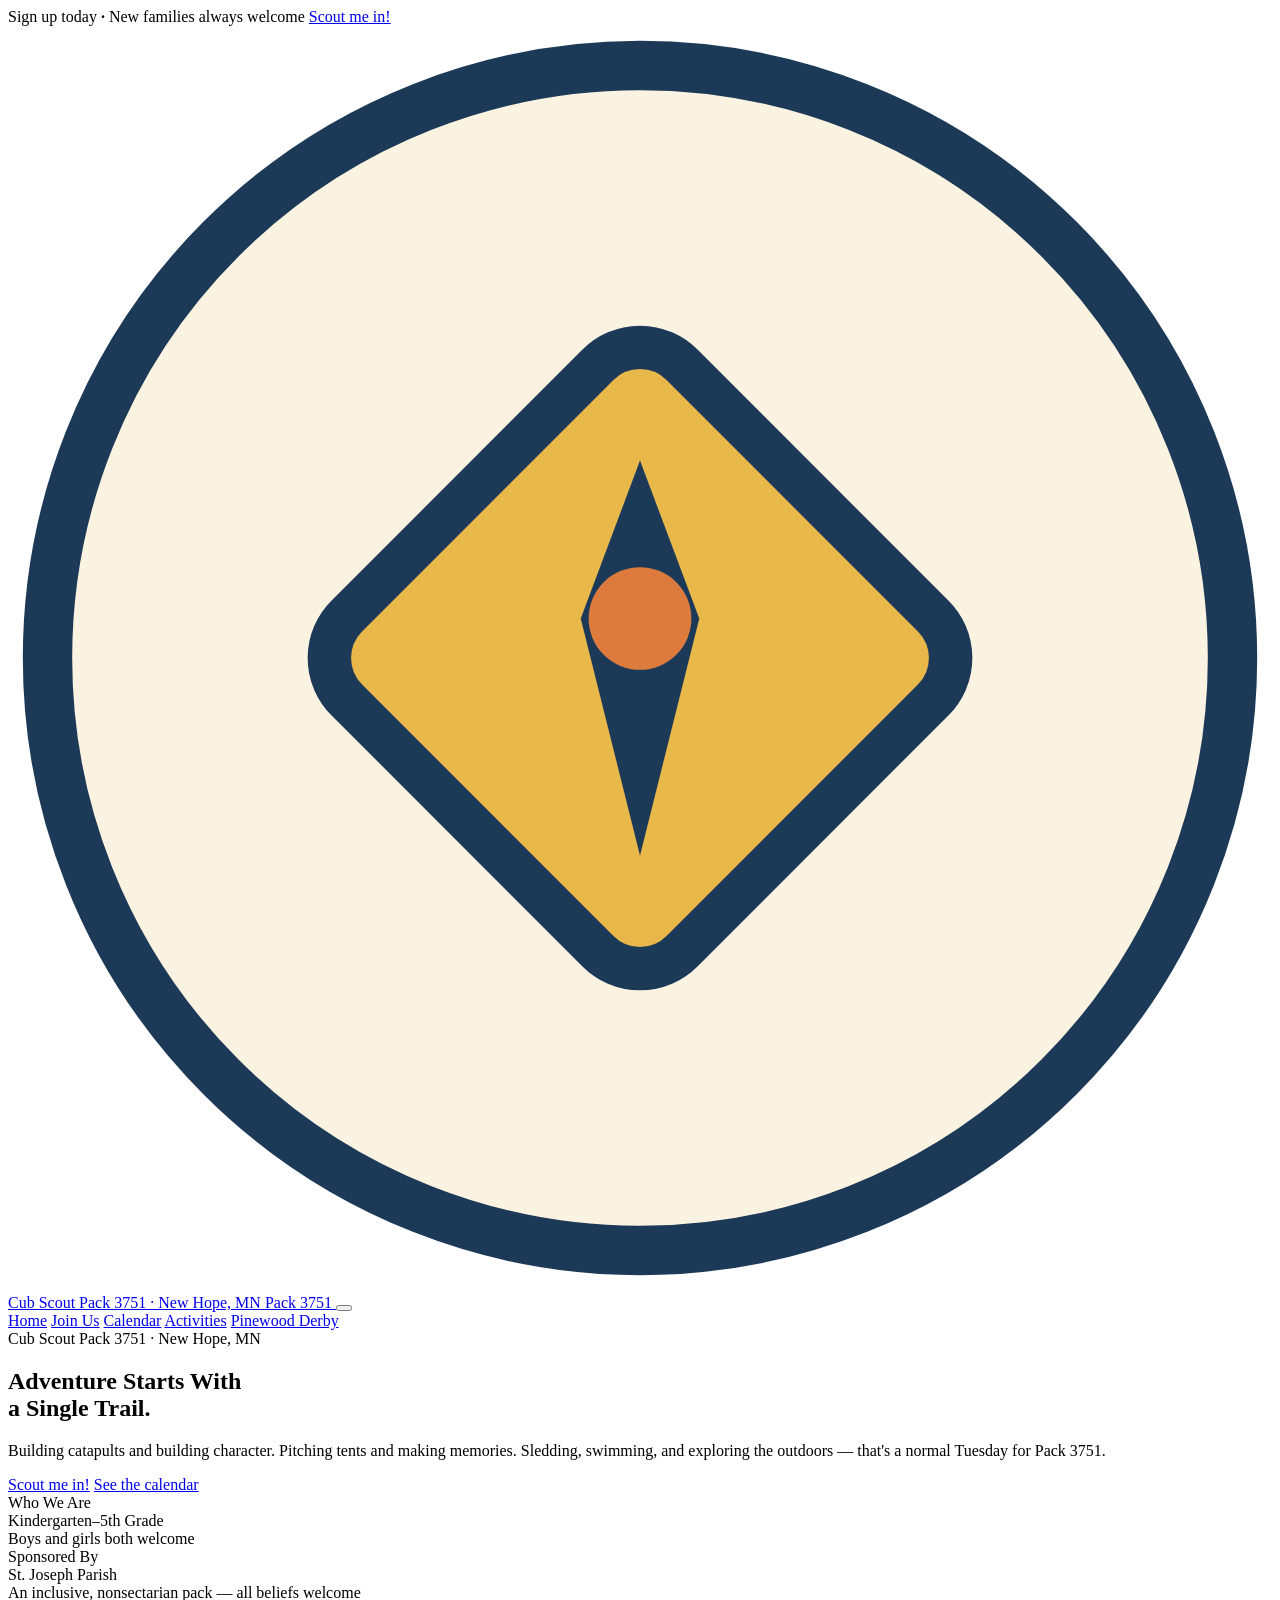
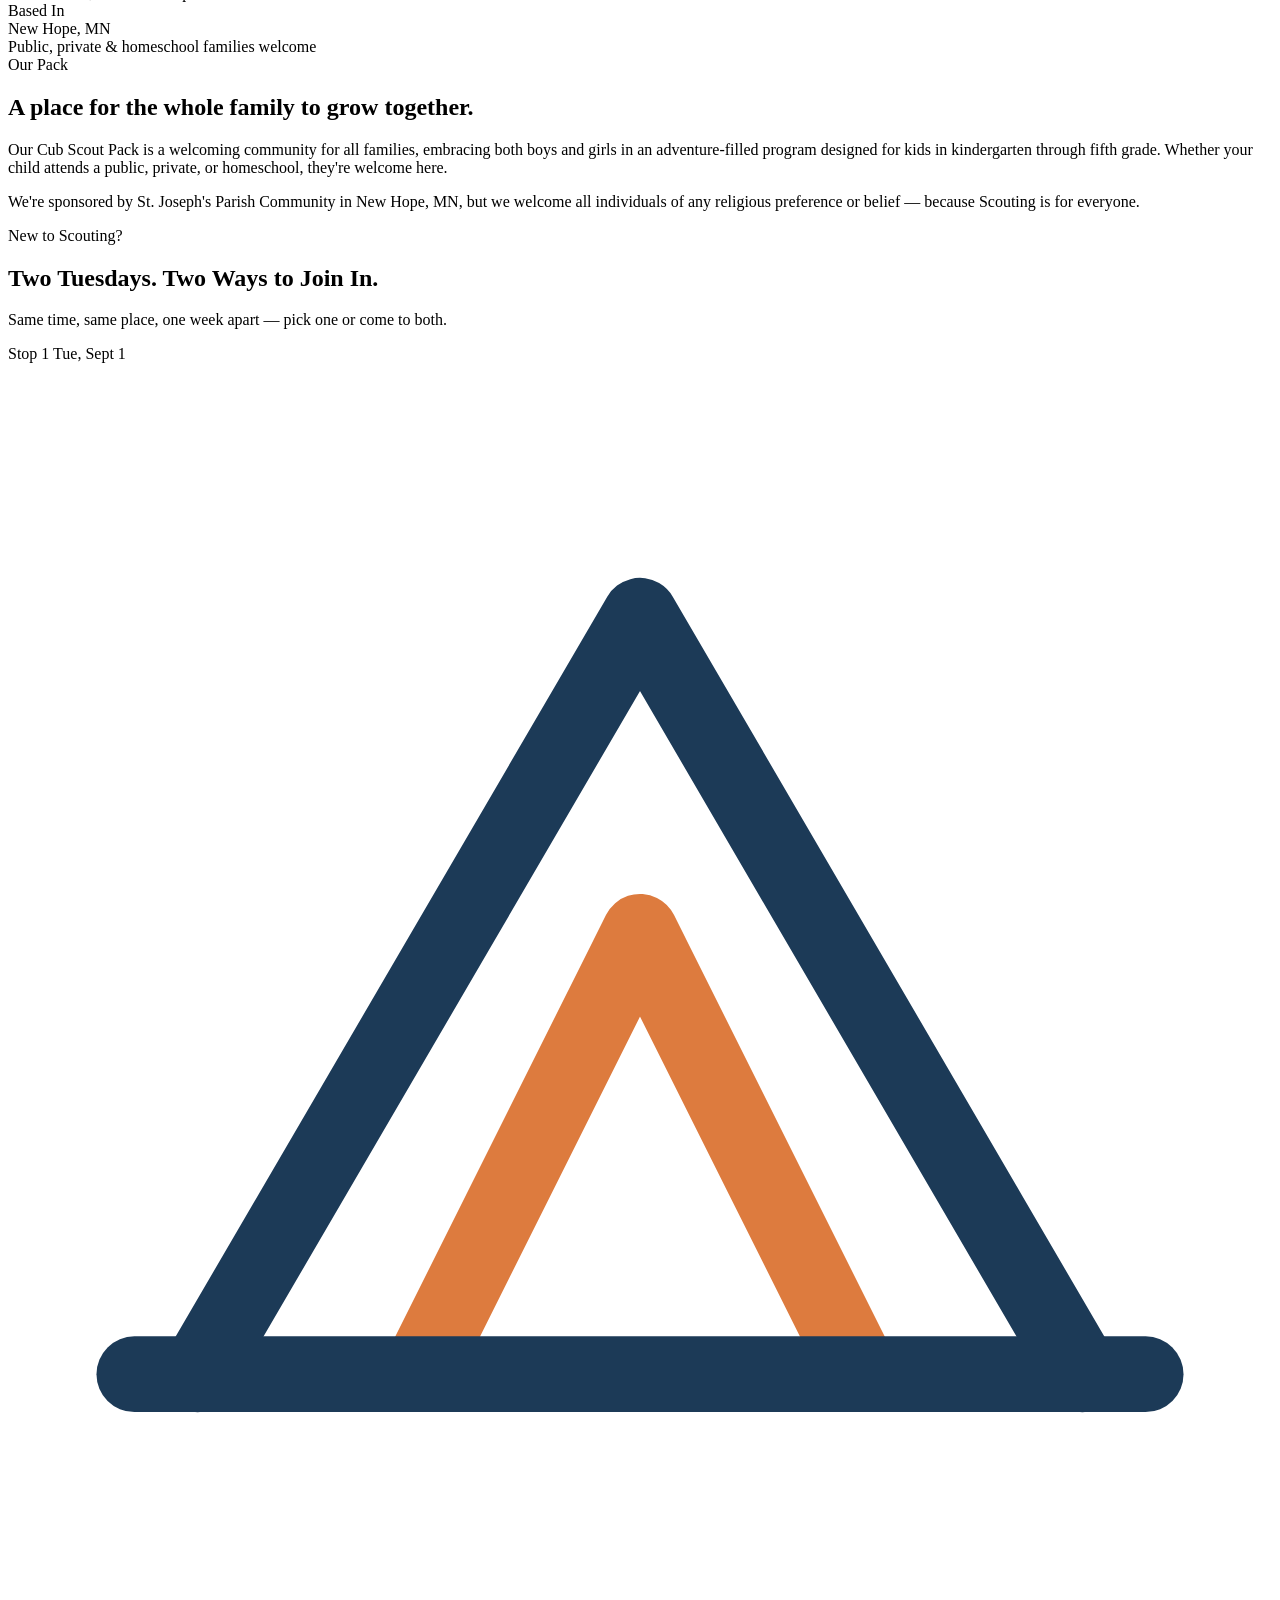
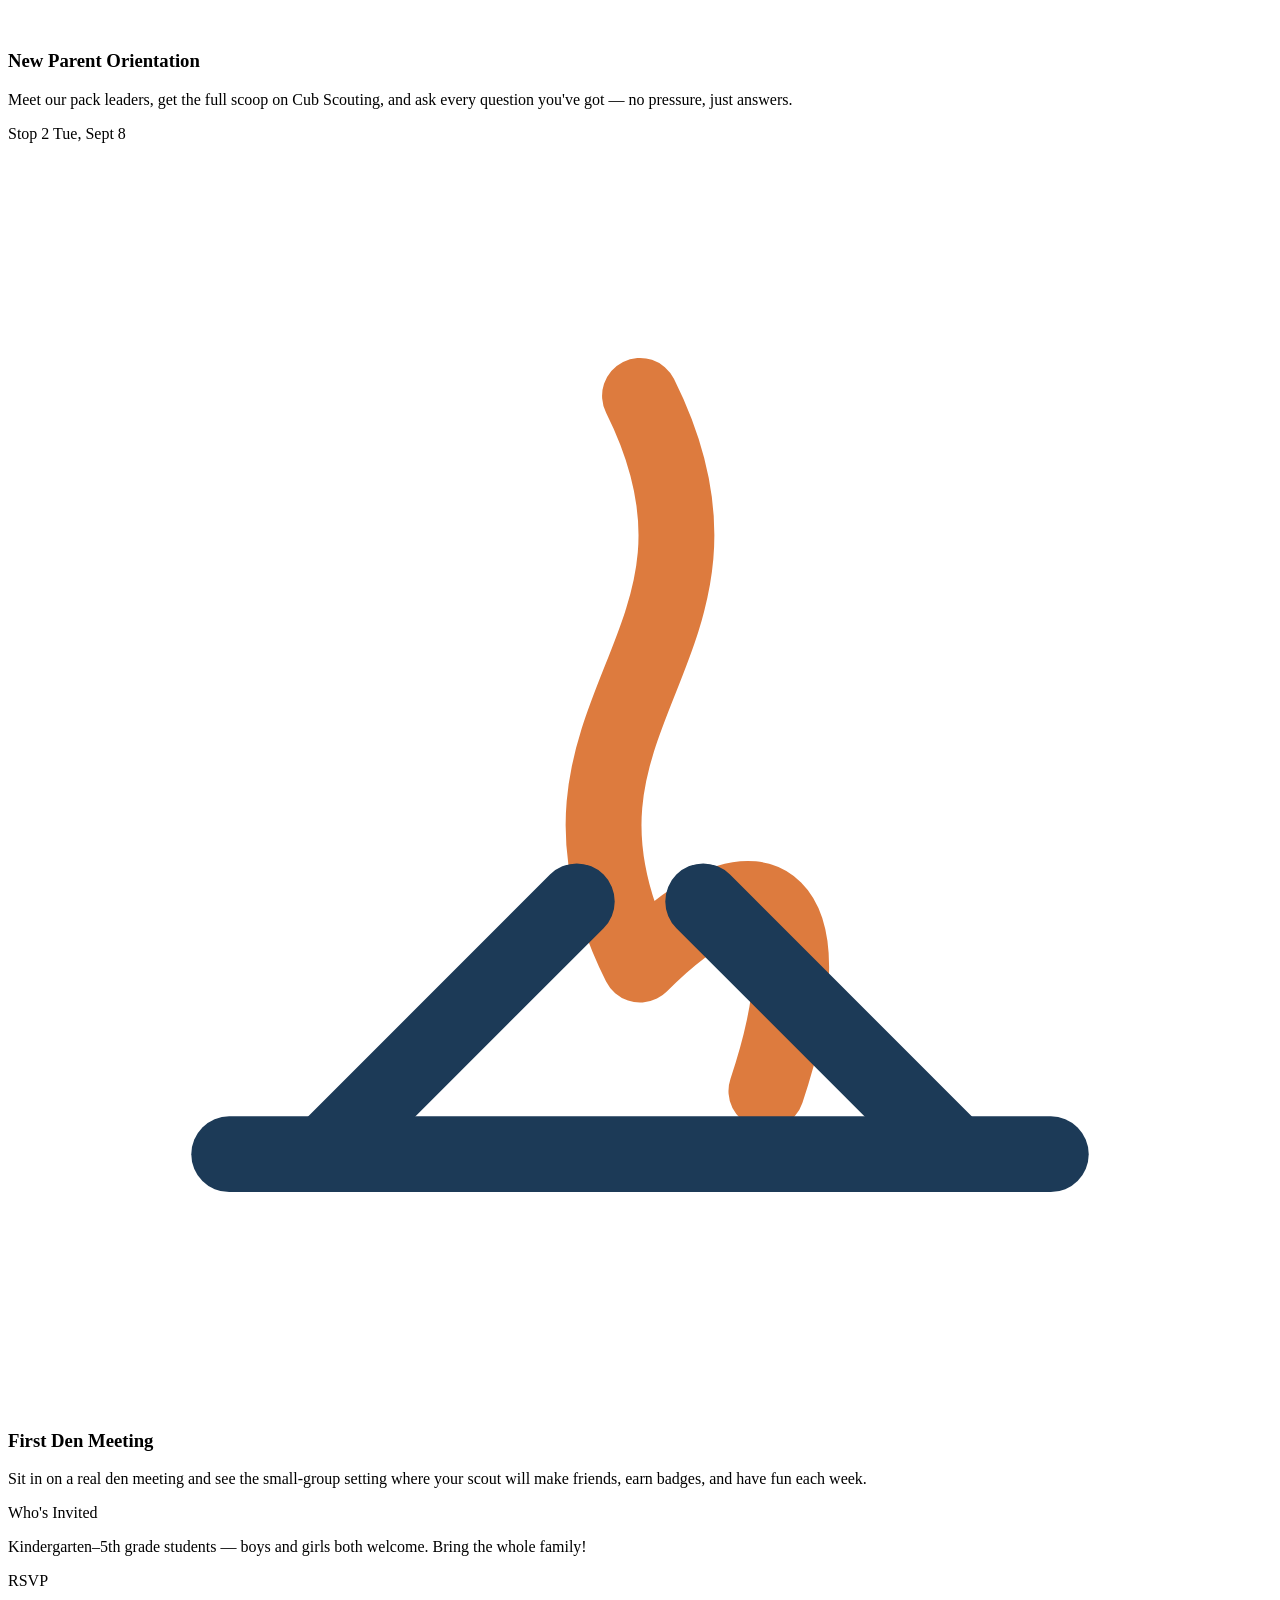
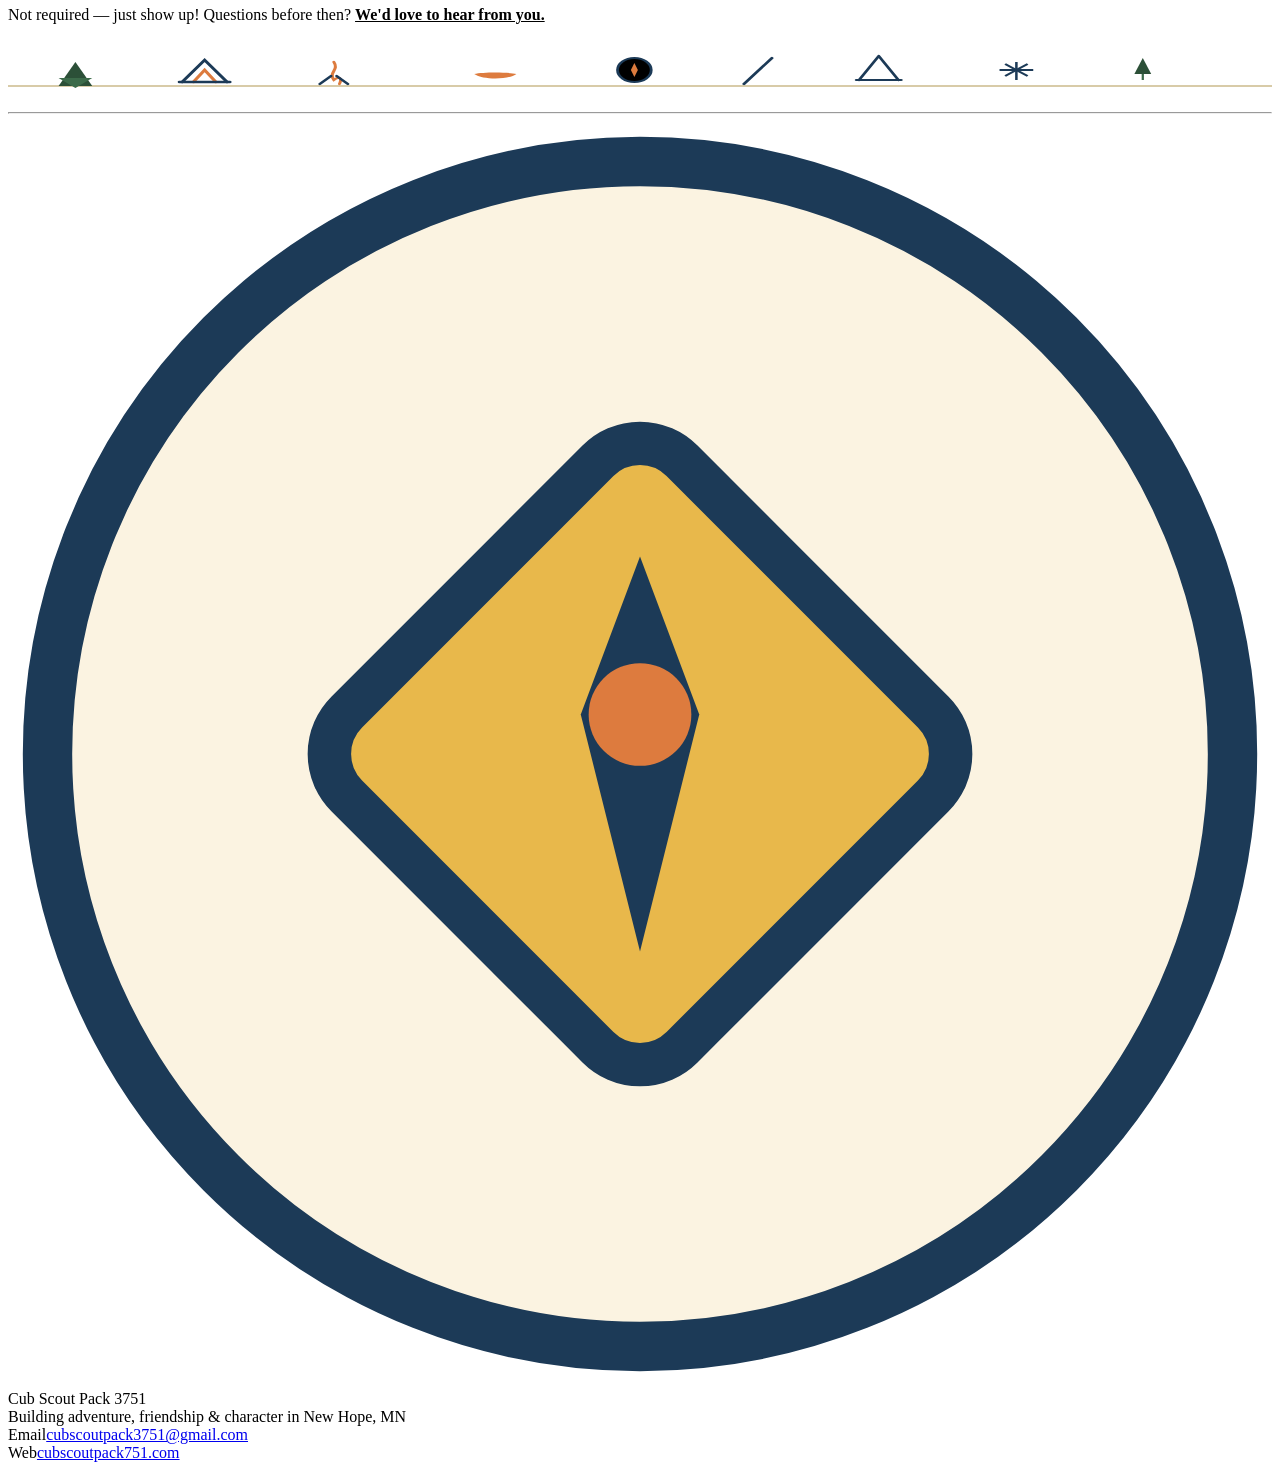
==== index.html @ e73b6490 "Add files via upload" ====
<!DOCTYPE html>
<html lang="en">
<head>
<meta charset="UTF-8">
<meta name="viewport" content="width=device-width, initial-scale=1.0">
<title>Home | Cub Scout Pack 3751</title>
<meta name="description" content="Cub Scout Pack 3751 in New Hope, MN — adventure, friendship, and character for kindergarten through 5th grade families.">
<link rel="stylesheet" href="css/styles.css">
</head>
<body>
<div class="topbar">
  <div class="wrap">
    <span>Sign up today <strong>&middot;</strong> New families always welcome</span>
    <a class="btn-scoutmein" href="join.html">Scout me in!</a>
  </div>
</div>
<header class="site-header">
  <div class="wrap">
    <a class="brand" href="index.html">
      <span class="brand-mark"><svg viewBox="0 0 64 64" fill="none" xmlns="http://www.w3.org/2000/svg">
<circle cx="32" cy="32" r="30" fill="#FBF3E1" stroke="#1C3A57" stroke-width="2.5"/>
<rect x="20" y="20" width="24" height="24" rx="3" transform="rotate(45 32 32)" fill="#E8B84B" stroke="#1C3A57" stroke-width="2.2"/>
<path d="M32 22 L35 30 L32 42 L29 30 Z" fill="#1C3A57"/>
<circle cx="32" cy="30" r="2.6" fill="#DD7B3E"/>
</svg></span>
      <span class="brand-text">
        <span class="eyebrow navy">Cub Scout Pack 3751 &middot; New Hope, MN</span>
        <span class="pack-name">Pack <span class="accent">3751</span></span>
      </span>
    </a>
    <button class="nav-toggle" aria-label="Toggle menu" onclick="document.querySelector('.main-nav').classList.toggle('open')"><span></span></button>
    <nav class="main-nav">
    <a href="index.html" class="active">Home</a>
    <a href="join.html">Join Us</a>
    <a href="calendar.html">Calendar</a>
    <a href="activities.html">Activities</a>
    <a href="pinewood-derby.html">Pinewood Derby</a>
    </nav>
  </div>
</header>

<main>
  <section class="hero">
    <div class="wrap">
      <span class="eyebrow">Cub Scout Pack 3751 &middot; New Hope, MN</span>
      <h1>Adventure Starts With<br><span class="accent">a Single Trail.</span></h1>
      <p class="lede">Building catapults and building character. Pitching tents and making memories. Sledding, swimming, and exploring the outdoors &mdash; that's a normal Tuesday for Pack 3751.</p>
      <div class="hero-cta-row">
        <a class="btn btn-primary" href="join.html">Scout me in!</a>
        <a class="btn btn-outline" href="calendar.html">See the calendar</a>
      </div>
    </div>
  </section>

  <section class="section" style="padding-top:0;">
    <div class="wrap">
      <div class="info-bar">
        <div class="item">
          <div class="eyebrow">Who We Are</div>
          <div class="value">Kindergarten&ndash;5th Grade</div>
          <div class="subvalue">Boys and girls both welcome</div>
        </div>
        <div class="item">
          <div class="eyebrow">Sponsored By</div>
          <div class="value">St. Joseph Parish</div>
          <div class="subvalue">An inclusive, nonsectarian pack &mdash; all beliefs welcome</div>
        </div>
        <div class="item">
          <div class="eyebrow">Based In</div>
          <div class="value">New Hope, MN</div>
          <div class="subvalue">Public, private &amp; homeschool families welcome</div>
        </div>
      </div>
    </div>
  </section>

  <section class="section" style="padding-top:0;">
    <div class="wrap">
      <div class="section-head">
        <span class="eyebrow">Our Pack</span>
        <h2>A place for the whole family to grow together.</h2>
        <p>Our Cub Scout Pack is a welcoming community for all families, embracing both boys and girls in an adventure-filled program designed for kids in kindergarten through fifth grade. Whether your child attends a public, private, or homeschool, they're welcome here.</p>
        <p>We're sponsored by St. Joseph's Parish Community in New Hope, MN, but we welcome all individuals of any religious preference or belief &mdash; because Scouting is for everyone.</p>
      </div>
    </div>
  </section>

  <section class="section" style="padding-top:0;">
    <div class="wrap">
      <div class="section-head">
        <span class="eyebrow">New to Scouting?</span>
        <h2>Two Tuesdays. Two Ways to Join In.</h2>
        <p>Same time, same place, one week apart &mdash; pick one or come to both.</p>
      </div>
      <div class="card-grid">
        <div class="stop-card">
          <div class="badges">
            <span class="pill pill-gold">Stop 1</span>
            <span class="pill pill-navy">Tue, Sept 1</span>
          </div>
          <span class="icon"><svg viewBox="0 0 40 40" fill="none" xmlns="http://www.w3.org/2000/svg">
<path d="M6 32 L20 8 L34 32" stroke="#1C3A57" stroke-width="2.4" stroke-linecap="round" stroke-linejoin="round"/>
<path d="M13 32 L20 18 L27 32" stroke="#DD7B3E" stroke-width="2.4" stroke-linecap="round" stroke-linejoin="round"/>
<line x1="4" y1="32" x2="36" y2="32" stroke="#1C3A57" stroke-width="2.4" stroke-linecap="round"/>
</svg></span>
          <h3>New Parent Orientation</h3>
          <p>Meet our pack leaders, get the full scoop on Cub Scouting, and ask every question you've got &mdash; no pressure, just answers.</p>
        </div>
        <div class="stop-card">
          <div class="badges">
            <span class="pill pill-green-line">Stop 2</span>
            <span class="pill pill-navy">Tue, Sept 8</span>
          </div>
          <span class="icon"><svg viewBox="0 0 40 40" fill="none" xmlns="http://www.w3.org/2000/svg">
<path d="M20 8 C24 16 16 18 20 26 C24 22 26 24 24 30" stroke="#DD7B3E" stroke-width="2.4" stroke-linecap="round" stroke-linejoin="round"/>
<path d="M10 32 L18 24" stroke="#1C3A57" stroke-width="2.4" stroke-linecap="round"/>
<path d="M30 32 L22 24" stroke="#1C3A57" stroke-width="2.4" stroke-linecap="round"/>
<line x1="7" y1="32" x2="33" y2="32" stroke="#1C3A57" stroke-width="2.4" stroke-linecap="round"/>
</svg></span>
          <h3>First Den Meeting</h3>
          <p>Sit in on a real den meeting and see the small-group setting where your scout will make friends, earn badges, and have fun each week.</p>
        </div>
      </div>
      <div class="callout-row">
        <div class="callout">
          <div class="eyebrow">Who's Invited</div>
          <p>Kindergarten&ndash;5th grade students &mdash; boys and girls both welcome. Bring the whole family!</p>
        </div>
        <div class="callout">
          <div class="eyebrow">RSVP</div>
          <p>Not required &mdash; just show up! Questions before then? <a href="mailto:cubscoutpack3751@gmail.com" style="color:var(--orange-deep);font-weight:600;">We'd love to hear from you.</a></p>
        </div>
      </div>
    </div>
  </section>
</main>
<div class="wrap"><div class="trail-band"><svg viewBox="0 0 900 60" width="100%" height="60" preserveAspectRatio="none" xmlns="http://www.w3.org/2000/svg">
<line x1="0" y1="46" x2="900" y2="46" stroke="#D8CBA8" stroke-width="2"/>
<g transform="translate(30,14)"><path d="M6 32 L18 8 L30 32Z" fill="#2C5038"/><path d="M6 24 L18 34 L30 24Z" fill="#3C6B4A"/></g>
<g transform="translate(120,16)"><path d="M4 26 L20 4 L36 26" stroke="#1C3A57" stroke-width="2.4" fill="none" stroke-linecap="round"/><path d="M12 26 L20 14 L28 26" stroke="#DD7B3E" stroke-width="2.4" fill="none" stroke-linecap="round"/><line x1="2" y1="26" x2="38" y2="26" stroke="#1C3A57" stroke-width="2.4" stroke-linecap="round"/></g>
<g transform="translate(220,18)"><path d="M12 4 C16 12 8 14 12 22 C16 18 18 20 16 26" stroke="#DD7B3E" stroke-width="2.2" fill="none" stroke-linecap="round"/><line x1="2" y1="26" x2="10" y2="18" stroke="#1C3A57" stroke-width="2.2" stroke-linecap="round"/><line x1="22" y1="26" x2="14" y2="18" stroke="#1C3A57" stroke-width="2.2" stroke-linecap="round"/></g>
<g transform="translate(330,26)"><path d="M2 8 C8 14 26 14 32 8 C26 6 8 6 2 8Z" fill="#DD7B3E"/></g>
<g transform="translate(430,14)"><circle cx="16" cy="16" r="12" stroke="#1C3A57" stroke-width="2"/><path d="M16 9 L18.5 16 L16 23 L13.5 16Z" fill="#DD7B3E"/></g>
<g transform="translate(520,14)"><line x1="4" y1="30" x2="24" y2="4" stroke="#1C3A57" stroke-width="2.2" stroke-linecap="round"/></g>
<g transform="translate(600,10)"><path d="M6 30 L20 6 L34 30" stroke="#1C3A57" stroke-width="2.2" fill="none" stroke-linecap="round" stroke-linejoin="round"/><line x1="4" y1="30" x2="36" y2="30" stroke="#1C3A57" stroke-width="2.2" stroke-linecap="round"/></g>
<g transform="translate(700,20)"><line x1="18" y1="2" x2="18" y2="20" stroke="#1C3A57" stroke-width="1.8"/><line x1="6" y1="10" x2="30" y2="10" stroke="#1C3A57" stroke-width="1.8"/><line x1="10" y1="4" x2="26" y2="16" stroke="#1C3A57" stroke-width="1.8"/><line x1="26" y1="4" x2="10" y2="16" stroke="#1C3A57" stroke-width="1.8"/></g>
<g transform="translate(800,14)"><path d="M8 4 L14 20 L2 20 Z" fill="#2C5038"/><line x1="8" y1="20" x2="8" y2="26" stroke="#3C6B4A" stroke-width="1.6"/></g>
</svg></div></div><footer class="site-footer">
  <div class="wrap">
    <hr class="dash-divider">
    <div class="footer-inner">
      <div class="footer-brand">
        <span class="icon"><svg viewBox="0 0 64 64" fill="none" xmlns="http://www.w3.org/2000/svg">
<circle cx="32" cy="32" r="30" fill="#FBF3E1" stroke="#1C3A57" stroke-width="2.5"/>
<rect x="20" y="20" width="24" height="24" rx="3" transform="rotate(45 32 32)" fill="#E8B84B" stroke="#1C3A57" stroke-width="2.2"/>
<path d="M32 22 L35 30 L32 42 L29 30 Z" fill="#1C3A57"/>
<circle cx="32" cy="30" r="2.6" fill="#DD7B3E"/>
</svg></span>
        <span>
          <span class="name">Cub Scout Pack 3751</span><br>
          <span class="tagline">Building adventure, friendship &amp; character in New Hope, MN</span>
        </span>
      </div>
      <div class="footer-contact">
        <div class="row"><span class="eyebrow muted">Email</span><a href="mailto:cubscoutpack3751@gmail.com">cubscoutpack3751@gmail.com</a></div>
        <div class="row"><span class="eyebrow muted">Web</span><a href="https://cubscoutpack751.com">cubscoutpack751.com</a></div>
      </div>
    </div>
  </div>
</footer>

</body>
</html>
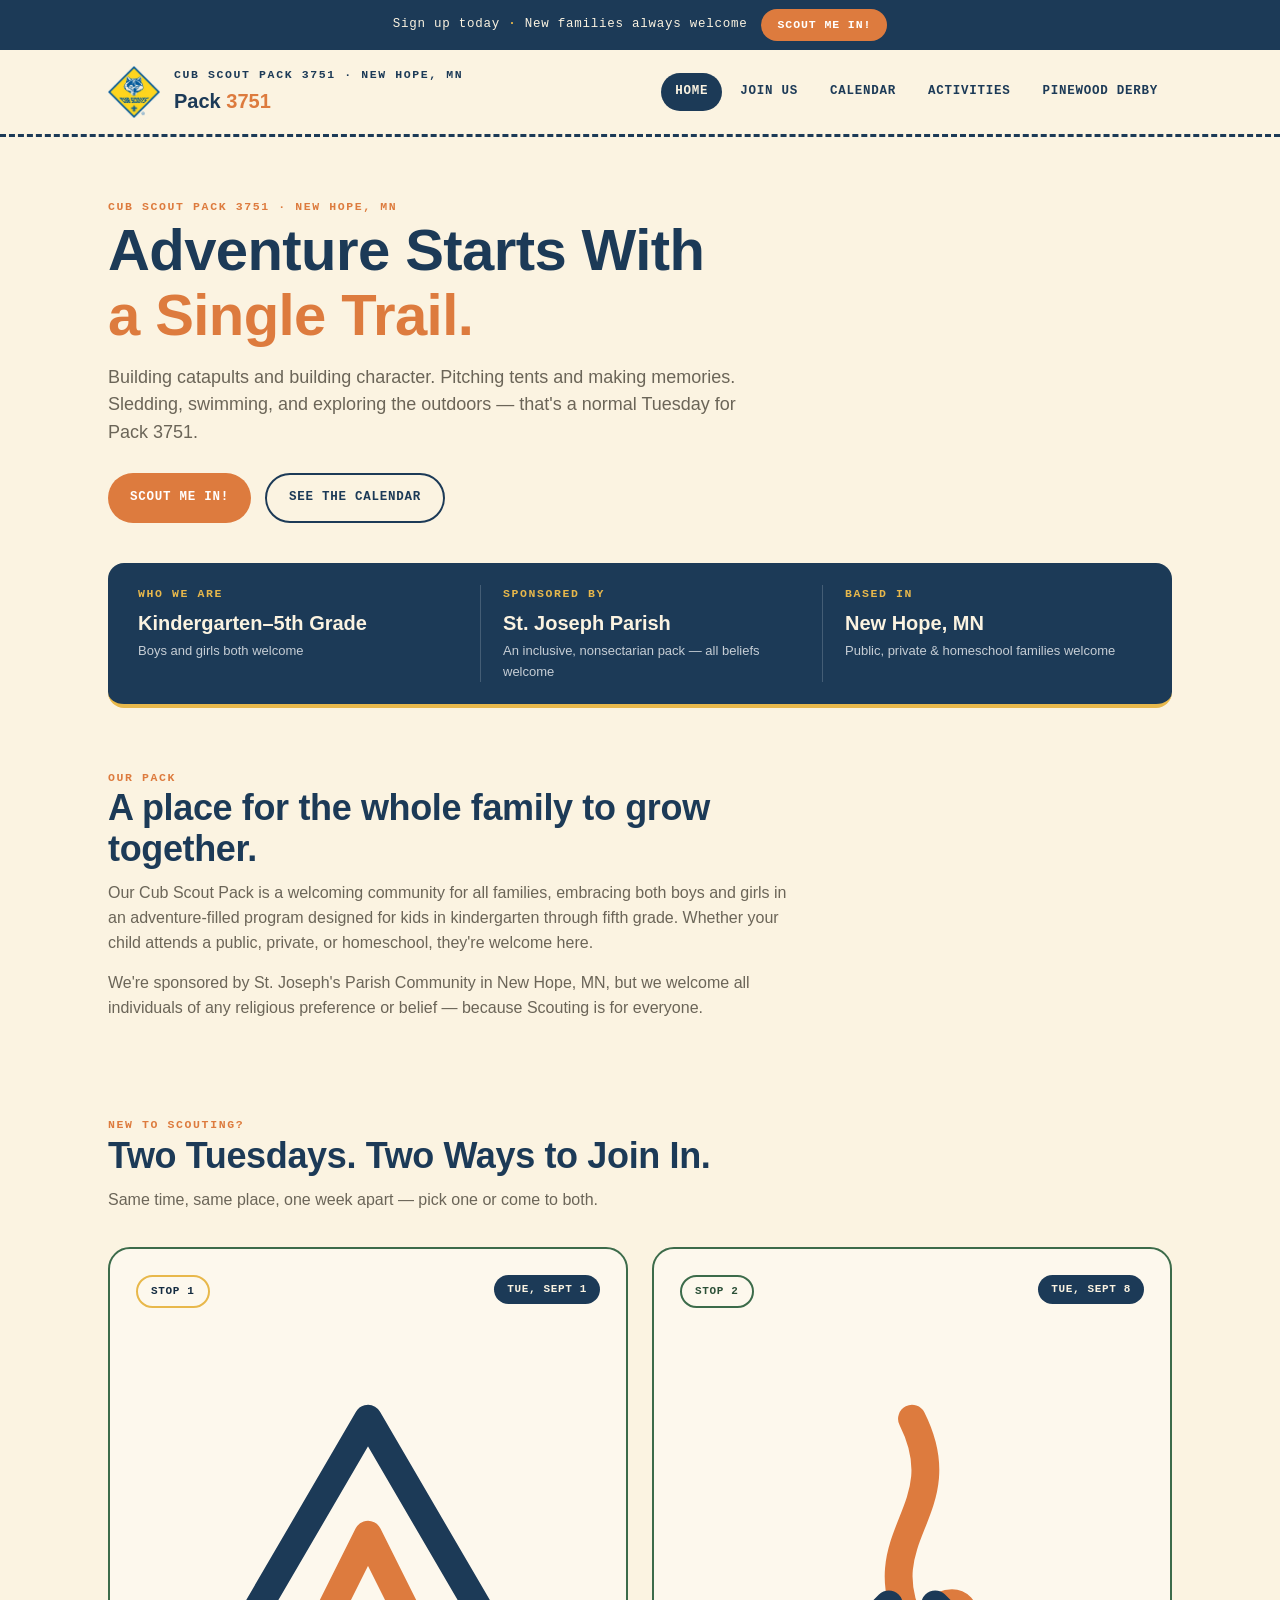
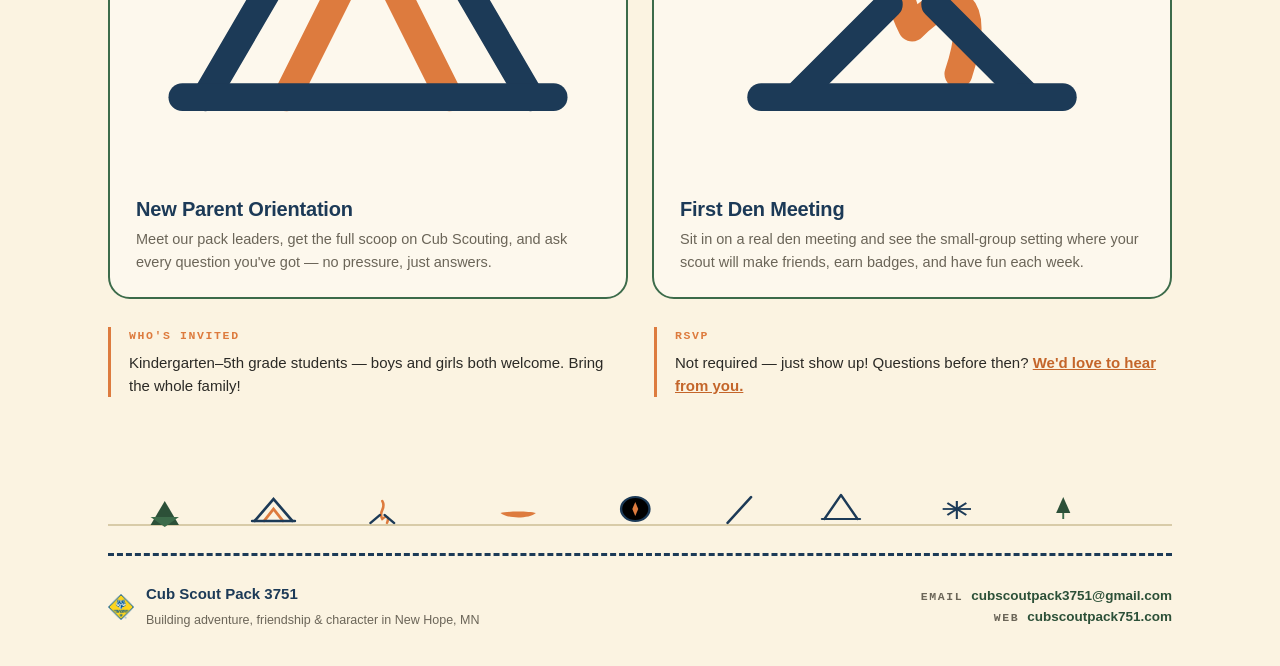
==== commit d2f5520a: "Add files via upload" ====
--- a/index.html
+++ b/index.html
@@ -11,18 +11,13 @@
 <div class="topbar">
   <div class="wrap">
     <span>Sign up today <strong>&middot;</strong> New families always welcome</span>
-    <a class="btn-scoutmein" href="join.html">Scout me in!</a>
+    <a class="btn-scoutmein" href="https://my.scouting.org/online-registration/b93ce5ed-6b80-42a9-a433-48067e9f3e9d/applicant-type" target="_blank" rel="noopener">Scout me in!</a>
   </div>
 </div>
 <header class="site-header">
   <div class="wrap">
     <a class="brand" href="index.html">
-      <span class="brand-mark"><svg viewBox="0 0 64 64" fill="none" xmlns="http://www.w3.org/2000/svg">
-<circle cx="32" cy="32" r="30" fill="#FBF3E1" stroke="#1C3A57" stroke-width="2.5"/>
-<rect x="20" y="20" width="24" height="24" rx="3" transform="rotate(45 32 32)" fill="#E8B84B" stroke="#1C3A57" stroke-width="2.2"/>
-<path d="M32 22 L35 30 L32 42 L29 30 Z" fill="#1C3A57"/>
-<circle cx="32" cy="30" r="2.6" fill="#DD7B3E"/>
-</svg></span>
+      <span class="brand-mark"><img src="assets/pack-emblem.png" alt="Cub Scout Pack 3751 emblem" style="width:100%;height:100%;object-fit:contain;"></span>
       <span class="brand-text">
         <span class="eyebrow navy">Cub Scout Pack 3751 &middot; New Hope, MN</span>
         <span class="pack-name">Pack <span class="accent">3751</span></span>
@@ -46,7 +41,7 @@
       <h1>Adventure Starts With<br><span class="accent">a Single Trail.</span></h1>
       <p class="lede">Building catapults and building character. Pitching tents and making memories. Sledding, swimming, and exploring the outdoors &mdash; that's a normal Tuesday for Pack 3751.</p>
       <div class="hero-cta-row">
-        <a class="btn btn-primary" href="join.html">Scout me in!</a>
+        <a class="btn btn-primary" href="https://my.scouting.org/online-registration/b93ce5ed-6b80-42a9-a433-48067e9f3e9d/applicant-type" target="_blank" rel="noopener">Scout me in!</a>
         <a class="btn btn-outline" href="calendar.html">See the calendar</a>
       </div>
     </div>
@@ -150,12 +145,7 @@
     <hr class="dash-divider">
     <div class="footer-inner">
       <div class="footer-brand">
-        <span class="icon"><svg viewBox="0 0 64 64" fill="none" xmlns="http://www.w3.org/2000/svg">
-<circle cx="32" cy="32" r="30" fill="#FBF3E1" stroke="#1C3A57" stroke-width="2.5"/>
-<rect x="20" y="20" width="24" height="24" rx="3" transform="rotate(45 32 32)" fill="#E8B84B" stroke="#1C3A57" stroke-width="2.2"/>
-<path d="M32 22 L35 30 L32 42 L29 30 Z" fill="#1C3A57"/>
-<circle cx="32" cy="30" r="2.6" fill="#DD7B3E"/>
-</svg></span>
+        <span class="icon"><img src="assets/pack-emblem.png" alt="Cub Scout Pack 3751 emblem" style="width:100%;height:100%;object-fit:contain;"></span>
         <span>
           <span class="name">Cub Scout Pack 3751</span><br>
           <span class="tagline">Building adventure, friendship &amp; character in New Hope, MN</span>
--- a/css/styles.css
+++ b/css/styles.css
@@ -0,0 +1,581 @@
+/* ==========================================================================
+   Pack 3751 Design System
+   Extracted from: Recruiting Flyer + 2026-2027 Annual Calendar
+   ========================================================================== */
+
+@import url('https://fonts.googleapis.com/css2?family=Baloo+2:wght@500;600;700;800&family=Inter:wght@400;500;600;700&family=JetBrains+Mono:wght@500;600;700&display=swap');
+
+:root {
+  /* --- Color tokens (from source materials) --- */
+  --cream:        #FBF3E1;   /* page background */
+  --cream-deep:   #E8DDC2;   /* calendar-page outer background */
+  --cream-card:   #FDF8ED;   /* card fill, slightly lighter than bg */
+  --navy:         #1C3A57;   /* headlines, primary bar fill, nav */
+  --navy-deep:    #142B41;   /* darkest navy, footer text */
+  --orange:       #DD7B3E;   /* "Explorers" accent, dates, CTA */
+  --orange-deep:  #C4652A;   /* hover / pressed orange */
+  --gold:         #E8B84B;   /* badge outlines, logo diamond */
+  --green:        #3C6B4A;   /* second badge color, card borders */
+  --green-deep:   #2C5038;   /* dark green text/dots */
+  --ink:          #2B2A26;   /* body copy */
+  --ink-soft:     #6B6558;   /* secondary copy */
+  --line:         #D8CBA8;   /* hairline borders on cream */
+
+  /* --- Type --- */
+  --font-display: 'Baloo 2', 'Segoe UI', sans-serif;
+  --font-body: 'Inter', -apple-system, sans-serif;
+  --font-label: 'JetBrains Mono', 'SF Mono', monospace;
+
+  /* --- Radius / shadow --- */
+  --radius-sm: 10px;
+  --radius-md: 16px;
+  --radius-lg: 22px;
+  --radius-pill: 999px;
+  --shadow-card: 0 2px 0 rgba(28,58,87,0.04), 0 10px 24px -14px rgba(28,58,87,0.25);
+}
+
+* { box-sizing: border-box; }
+html { scroll-behavior: smooth; }
+
+body {
+  margin: 0;
+  background: var(--cream);
+  color: var(--ink);
+  font-family: var(--font-body);
+  font-size: 16px;
+  line-height: 1.55;
+  -webkit-font-smoothing: antialiased;
+}
+
+img { max-width: 100%; display: block; }
+a { color: inherit; }
+
+.wrap {
+  max-width: 1120px;
+  margin: 0 auto;
+  padding: 0 28px;
+}
+
+/* --- Eyebrow / label style (mono, tracked, uppercase) --- */
+.eyebrow {
+  font-family: var(--font-label);
+  font-weight: 600;
+  font-size: 11.5px;
+  letter-spacing: 0.14em;
+  text-transform: uppercase;
+  color: var(--orange);
+}
+.eyebrow.navy { color: var(--navy); }
+.eyebrow.on-dark { color: var(--gold); }
+.eyebrow.muted { color: var(--ink-soft); }
+
+h1, h2, h3, h4 {
+  font-family: var(--font-display);
+  color: var(--navy);
+  margin: 0;
+  line-height: 1.12;
+  letter-spacing: -0.01em;
+}
+
+.accent { color: var(--orange); }
+.accent-green { color: var(--green); }
+
+p { margin: 0 0 1em; color: var(--ink); }
+p:last-child { margin-bottom: 0; }
+
+/* ==========================================================================
+   Top utility bar
+   ========================================================================== */
+.topbar {
+  background: var(--navy);
+  color: var(--cream);
+  font-family: var(--font-label);
+  font-size: 12.5px;
+  letter-spacing: 0.06em;
+}
+.topbar .wrap {
+  display: flex;
+  align-items: center;
+  justify-content: center;
+  gap: 14px;
+  padding: 9px 28px;
+  text-align: center;
+}
+.topbar strong { color: var(--gold); font-weight: 700; }
+.btn-scoutmein {
+  background: var(--orange);
+  color: #fff;
+  font-family: var(--font-label);
+  font-weight: 700;
+  font-size: 11.5px;
+  letter-spacing: 0.08em;
+  text-transform: uppercase;
+  text-decoration: none;
+  padding: 7px 16px;
+  border-radius: var(--radius-pill);
+  white-space: nowrap;
+  transition: background .15s ease;
+}
+.btn-scoutmein:hover { background: var(--orange-deep); }
+
+/* ==========================================================================
+   Header / Nav
+   ========================================================================== */
+.site-header {
+  background: var(--cream);
+  border-bottom: 3px dashed var(--navy);
+  position: sticky;
+  top: 0;
+  z-index: 40;
+}
+.site-header .wrap {
+  display: flex;
+  align-items: center;
+  justify-content: space-between;
+  padding: 16px 28px;
+  gap: 24px;
+}
+.brand {
+  display: flex;
+  align-items: center;
+  gap: 14px;
+  text-decoration: none;
+}
+.brand-mark { width: 52px; height: 52px; flex-shrink: 0; }
+.brand-text .eyebrow { display: block; margin-bottom: 2px; }
+.brand-text .pack-name {
+  font-family: var(--font-display);
+  font-weight: 700;
+  font-size: 20px;
+  color: var(--navy);
+}
+.pack-name .accent { color: var(--orange); }
+
+.main-nav { display: flex; align-items: center; gap: 4px; }
+.main-nav a {
+  font-family: var(--font-label);
+  font-weight: 600;
+  font-size: 12.5px;
+  letter-spacing: 0.06em;
+  text-transform: uppercase;
+  text-decoration: none;
+  color: var(--navy);
+  padding: 9px 14px;
+  border-radius: var(--radius-pill);
+  transition: background .15s ease, color .15s ease;
+}
+.main-nav a:hover { background: rgba(28,58,87,0.08); }
+.main-nav a.active { background: var(--navy); color: var(--cream); }
+
+.nav-toggle {
+  display: none;
+  background: none;
+  border: 2px solid var(--navy);
+  border-radius: 8px;
+  padding: 7px 9px;
+  cursor: pointer;
+}
+.nav-toggle span, .nav-toggle span::before, .nav-toggle span::after {
+  display: block;
+  width: 20px;
+  height: 2px;
+  background: var(--navy);
+  position: relative;
+  transition: all .2s ease;
+}
+.nav-toggle span::before { content: ''; position: absolute; top: -6px; }
+.nav-toggle span::after { content: ''; position: absolute; top: 6px; }
+
+@media (max-width: 860px) {
+  .nav-toggle { display: block; }
+  .main-nav {
+    display: none;
+    position: absolute;
+    top: 100%;
+    left: 0; right: 0;
+    background: var(--cream);
+    border-bottom: 3px dashed var(--navy);
+    flex-direction: column;
+    align-items: stretch;
+    padding: 10px 20px 18px;
+  }
+  .main-nav.open { display: flex; }
+  .main-nav a { padding: 12px 10px; text-align: left; }
+  .site-header .wrap { position: relative; }
+}
+
+/* ==========================================================================
+   Dashed dividers (signature motif from flyer/calendar)
+   ========================================================================== */
+.dash-divider {
+  border: none;
+  border-top: 3px dashed var(--navy);
+  margin: 0;
+}
+.dash-divider.orange { border-top-color: var(--orange); }
+.dash-divider.thin { border-top-width: 2px; opacity: .6; }
+
+.rule-squiggle {
+  display: block;
+  width: 100%;
+  height: 10px;
+  margin: 10px 0 0;
+}
+
+/* ==========================================================================
+   Hero
+   ========================================================================== */
+.hero {
+  padding: 56px 0 40px;
+}
+.hero .eyebrow { margin-bottom: 10px; }
+.hero h1 {
+  font-size: clamp(36px, 6vw, 58px);
+  font-weight: 800;
+}
+.hero .lede {
+  margin-top: 16px;
+  max-width: 640px;
+  font-size: 18px;
+  color: var(--ink-soft);
+  font-weight: 500;
+}
+.hero-cta-row {
+  margin-top: 26px;
+  display: flex;
+  gap: 14px;
+  flex-wrap: wrap;
+}
+
+.btn {
+  display: inline-flex;
+  align-items: center;
+  gap: 8px;
+  font-family: var(--font-label);
+  font-weight: 700;
+  font-size: 12.5px;
+  letter-spacing: 0.06em;
+  text-transform: uppercase;
+  text-decoration: none;
+  padding: 13px 22px;
+  border-radius: var(--radius-pill);
+  transition: transform .12s ease, background .15s ease;
+}
+.btn:hover { transform: translateY(-1px); }
+.btn-primary { background: var(--orange); color: #fff; }
+.btn-primary:hover { background: var(--orange-deep); }
+.btn-outline {
+  background: transparent;
+  color: var(--navy);
+  border: 2px solid var(--navy);
+}
+.btn-outline:hover { background: var(--navy); color: var(--cream); }
+
+/* ==========================================================================
+   Info bar (TIME / LOCATION style block from flyer)
+   ========================================================================== */
+.info-bar {
+  background: var(--navy);
+  border-radius: var(--radius-md);
+  border-bottom: 4px solid var(--gold);
+  padding: 22px 30px;
+  display: grid;
+  grid-template-columns: repeat(auto-fit, minmax(200px, 1fr));
+  gap: 22px;
+  color: var(--cream);
+}
+.info-bar .item + .item { border-left: 1px solid rgba(255,255,255,0.18); padding-left: 22px; }
+@media (max-width: 640px) { .info-bar .item + .item { border-left: none; padding-left: 0; } }
+.info-bar .eyebrow { color: var(--gold); margin-bottom: 6px; }
+.info-bar .value { font-family: var(--font-display); font-weight: 700; font-size: 20px; }
+.info-bar .subvalue { font-size: 13px; color: rgba(255,255,255,0.75); margin-top: 2px; }
+
+/* ==========================================================================
+   Cards (Stop / program cards)
+   ========================================================================== */
+.section { padding: 56px 0; }
+.section-head { margin-bottom: 34px; max-width: 680px; }
+.section-head .eyebrow { margin-bottom: 8px; }
+.section-head h2 { font-size: clamp(26px, 4vw, 36px); }
+.section-head p { margin-top: 12px; color: var(--ink-soft); font-size: 16px; }
+
+.card-grid {
+  display: grid;
+  grid-template-columns: repeat(auto-fit, minmax(280px, 1fr));
+  gap: 24px;
+}
+
+.stop-card {
+  background: var(--cream-card);
+  border: 2px solid var(--green);
+  border-radius: var(--radius-lg);
+  padding: 26px 26px 24px;
+  position: relative;
+}
+.stop-card .badges {
+  display: flex;
+  justify-content: space-between;
+  align-items: flex-start;
+  margin-bottom: 18px;
+  gap: 10px;
+  flex-wrap: wrap;
+}
+.pill {
+  font-family: var(--font-label);
+  font-weight: 700;
+  font-size: 11px;
+  letter-spacing: 0.06em;
+  text-transform: uppercase;
+  padding: 6px 13px;
+  border-radius: var(--radius-pill);
+  white-space: nowrap;
+}
+.pill-gold { background: transparent; border: 2px solid var(--gold); color: var(--navy-deep); }
+.pill-green-line { background: transparent; border: 2px solid var(--green); color: var(--green-deep); }
+.pill-navy { background: var(--navy); color: var(--cream); }
+.pill-green { background: var(--green); color: var(--cream); }
+.pill-orange { background: var(--orange); color: #fff; }
+
+.stop-card .icon { width: 40px; height: 40px; margin-bottom: 14px; }
+.stop-card h3 { font-size: 20px; margin-bottom: 8px; }
+.stop-card p { color: var(--ink-soft); font-size: 14.5px; }
+
+/* Generic program / activity card */
+.program-card {
+  background: var(--cream-card);
+  border: 1px solid var(--line);
+  border-left: 5px solid var(--orange);
+  border-radius: var(--radius-md);
+  padding: 24px 26px;
+  box-shadow: var(--shadow-card);
+}
+.program-card.green { border-left-color: var(--green); }
+.program-card.gold { border-left-color: var(--gold); }
+.program-card.navy { border-left-color: var(--navy); }
+.program-card .top-row {
+  display: flex;
+  align-items: center;
+  gap: 14px;
+  margin-bottom: 14px;
+}
+.program-card .icon-badge {
+  width: 46px; height: 46px;
+  border-radius: 12px;
+  background: var(--cream);
+  border: 2px solid var(--line);
+  display: flex; align-items: center; justify-content: center;
+  flex-shrink: 0;
+}
+.program-card .icon-badge svg { width: 26px; height: 26px; }
+.program-card h3 { font-size: 19px; }
+.program-card .meta-list { list-style: none; margin: 14px 0 0; padding: 0; display: flex; flex-direction: column; gap: 6px; }
+.program-card .meta-list li { font-size: 13.5px; color: var(--ink-soft); }
+.program-card .meta-list strong { color: var(--navy); font-weight: 600; }
+.program-card .meta-list a { color: var(--orange-deep); font-weight: 600; text-decoration: underline; text-underline-offset: 2px; }
+.program-card .desc { font-size: 14.5px; color: var(--ink); margin-top: 12px; }
+.tbd-tag {
+  display: inline-block;
+  font-family: var(--font-label);
+  font-size: 10.5px;
+  letter-spacing: 0.08em;
+  text-transform: uppercase;
+  color: var(--orange-deep);
+  border: 1.5px dashed var(--orange);
+  border-radius: var(--radius-pill);
+  padding: 2px 9px;
+  margin-left: 8px;
+}
+
+/* ==========================================================================
+   Trail icon band (decorative, reused from flyer footer strip)
+   ========================================================================== */
+.trail-band {
+  position: relative;
+  height: 92px;
+  margin: 8px 0 0;
+}
+.trail-band .ground-line {
+  position: absolute;
+  left: 0; right: 0; bottom: 22px;
+  border-top: 2px solid var(--line);
+}
+.trail-band svg { position: absolute; bottom: 14px; }
+
+/* ==========================================================================
+   Calendar page
+   ========================================================================== */
+body.calendar-page { background: var(--cream-deep); }
+.cal-legend {
+  display: flex;
+  gap: 22px;
+  flex-wrap: wrap;
+  align-items: center;
+  font-family: var(--font-label);
+  font-size: 12px;
+  letter-spacing: 0.04em;
+  text-transform: uppercase;
+  color: var(--navy);
+}
+.cal-legend .dot { width: 11px; height: 11px; border-radius: 50%; display: inline-block; margin-right: 7px; vertical-align: middle; }
+.dot-pack { background: var(--orange); }
+.dot-committee { background: var(--ink-soft); }
+.dot-special { background: var(--green); }
+.dot-popcorn { background: var(--gold); }
+
+.cal-grid {
+  display: grid;
+  grid-template-columns: repeat(auto-fit, minmax(300px, 1fr));
+  gap: 22px;
+  margin-top: 28px;
+}
+.month-card {
+  background: var(--cream-card);
+  border: 1px solid var(--line);
+  border-radius: var(--radius-md);
+  padding: 18px 20px 20px;
+  box-shadow: var(--shadow-card);
+}
+.month-card .month-head {
+  display: flex;
+  justify-content: space-between;
+  align-items: baseline;
+  margin-bottom: 10px;
+}
+.month-card .month-head h3 { font-size: 18px; color: var(--navy); }
+.month-card .month-head span { font-family: var(--font-label); font-size: 12px; color: var(--ink-soft); }
+
+table.mini-cal { width: 100%; border-collapse: collapse; margin-bottom: 12px; }
+table.mini-cal th {
+  font-family: var(--font-label);
+  font-size: 10px;
+  letter-spacing: 0.06em;
+  color: var(--ink-soft);
+  font-weight: 600;
+  padding-bottom: 6px;
+}
+table.mini-cal td {
+  text-align: center;
+  font-size: 12.5px;
+  padding: 4px 0;
+  color: var(--ink);
+  position: relative;
+}
+table.mini-cal td.empty { color: transparent; }
+table.mini-cal td .num {
+  display: inline-flex;
+  align-items: center;
+  justify-content: center;
+  width: 22px; height: 22px;
+  border-radius: 50%;
+}
+td.mark-pack .num { background: var(--orange); color: #fff; font-weight: 700; }
+td.mark-committee .num { background: #e4dcc4; color: var(--ink-soft); font-weight: 700; border: 1.5px solid var(--ink-soft); }
+td.mark-special .num { background: var(--green); color: #fff; font-weight: 700; }
+td.mark-popcorn .num { background: var(--gold); color: var(--navy-deep); font-weight: 700; }
+
+.event-list { list-style: none; margin: 0; padding: 10px 0 0; border-top: 1px dashed var(--line); font-size: 12.5px; }
+.event-list li { display: flex; gap: 8px; padding: 3px 0; color: var(--ink-soft); }
+.event-list li .ed { flex-shrink: 0; width: 15px; height: 15px; border-radius: 50%; margin-top: 2px; }
+.event-list li strong { color: var(--navy); font-weight: 600; }
+
+.summer-strip {
+  margin-top: 30px;
+  display: grid;
+  grid-template-columns: repeat(auto-fit, minmax(260px, 1fr));
+  gap: 20px;
+}
+.summer-card {
+  border: 2px solid var(--green);
+  border-radius: var(--radius-md);
+  padding: 20px 22px;
+  background: var(--cream-card);
+  display: flex;
+  gap: 14px;
+  align-items: flex-start;
+}
+.summer-card .icon { width: 30px; height: 30px; flex-shrink: 0; }
+.summer-card h4 { font-size: 16px; margin-bottom: 4px; }
+.summer-card p { font-size: 13.5px; color: var(--ink-soft); }
+
+/* ==========================================================================
+   Pinewood derby timeline
+   ========================================================================== */
+.timeline {
+  position: relative;
+  padding-left: 34px;
+  margin-top: 40px;
+}
+.timeline::before {
+  content: '';
+  position: absolute;
+  left: 10px; top: 6px; bottom: 6px;
+  border-left: 3px dashed var(--navy);
+}
+.timeline-step {
+  position: relative;
+  padding-bottom: 40px;
+}
+.timeline-step:last-child { padding-bottom: 0; }
+.timeline-step::before {
+  content: '';
+  position: absolute;
+  left: -34px; top: 2px;
+  width: 22px; height: 22px;
+  border-radius: 50%;
+  background: var(--orange);
+  border: 4px solid var(--cream);
+  box-shadow: 0 0 0 2px var(--orange);
+}
+.timeline-step.done::before { background: var(--green); box-shadow: 0 0 0 2px var(--green); }
+.timeline-step .step-date { font-family: var(--font-label); font-size: 12px; letter-spacing: .06em; text-transform: uppercase; color: var(--orange-deep); font-weight: 700; margin-bottom: 4px; }
+.timeline-step h3 { font-size: 20px; margin-bottom: 6px; }
+.timeline-step p { color: var(--ink-soft); font-size: 15px; max-width: 560px; }
+
+/* ==========================================================================
+   Callout box (who's invited / rsvp style)
+   ========================================================================== */
+.callout-row {
+  display: grid;
+  grid-template-columns: repeat(auto-fit, minmax(240px, 1fr));
+  gap: 28px;
+  margin-top: 28px;
+}
+.callout {
+  border-left: 3px solid var(--orange);
+  padding-left: 18px;
+}
+.callout .eyebrow { margin-bottom: 6px; }
+.callout p { font-size: 15px; }
+
+/* ==========================================================================
+   Footer
+   ========================================================================== */
+.site-footer {
+  background: var(--cream);
+  padding-top: 0;
+}
+.footer-inner {
+  display: flex;
+  justify-content: space-between;
+  align-items: center;
+  flex-wrap: wrap;
+  gap: 18px;
+  padding: 26px 0 34px;
+}
+.footer-brand { display: flex; align-items: center; gap: 12px; }
+.footer-brand .icon { width: 26px; height: 26px; }
+.footer-brand .name { font-family: var(--font-display); font-weight: 700; color: var(--navy); font-size: 15px; }
+.footer-brand .tagline { font-size: 12.5px; color: var(--ink-soft); }
+.footer-contact { text-align: right; }
+.footer-contact .row { font-size: 13.5px; }
+.footer-contact .eyebrow { margin-right: 8px; }
+.footer-contact a { color: var(--green-deep); font-weight: 600; text-decoration: none; }
+.footer-contact a:hover { text-decoration: underline; }
+@media (max-width: 560px) { .footer-inner { flex-direction: column; align-items: flex-start; } .footer-contact { text-align: left; } }
+
+/* ==========================================================================
+   Utility
+   ========================================================================== */
+.text-center { text-align: center; }
+.mt-0 { margin-top: 0; }
+.stack-sm > * + * { margin-top: 8px; }
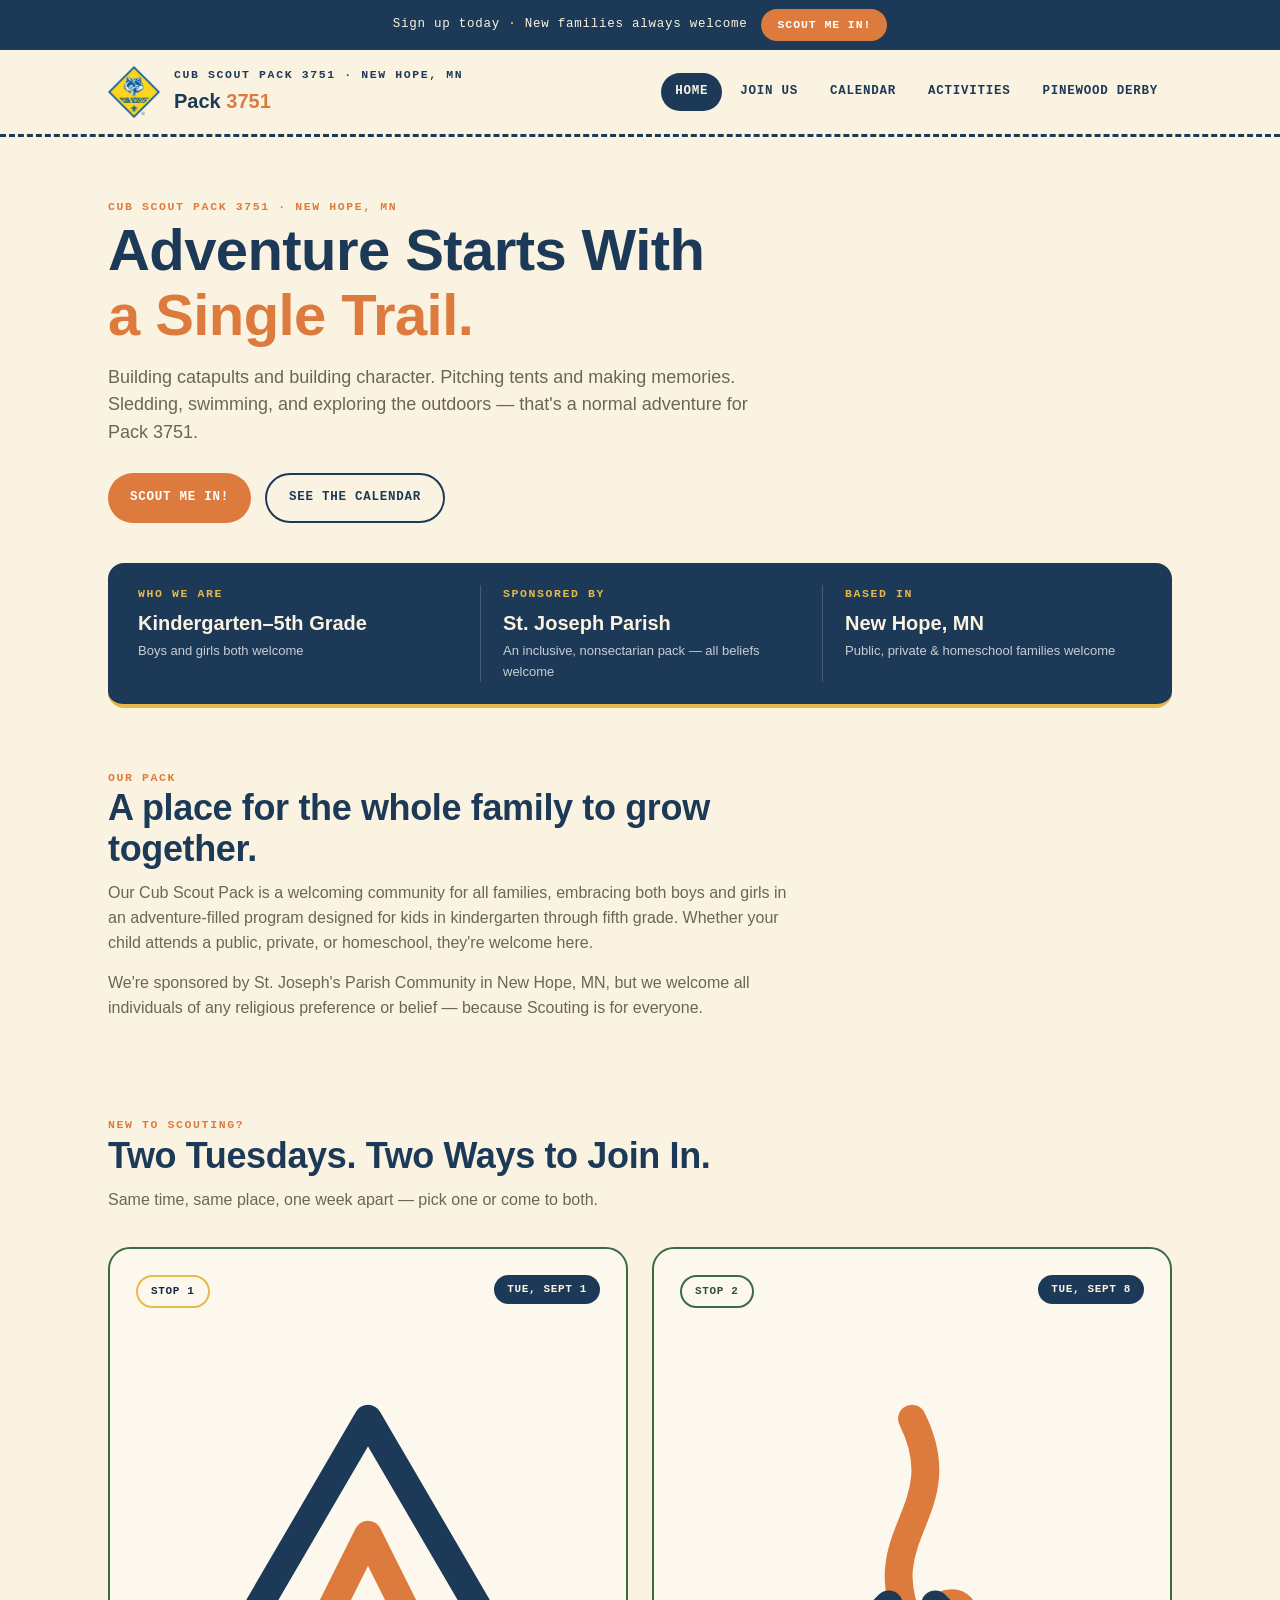
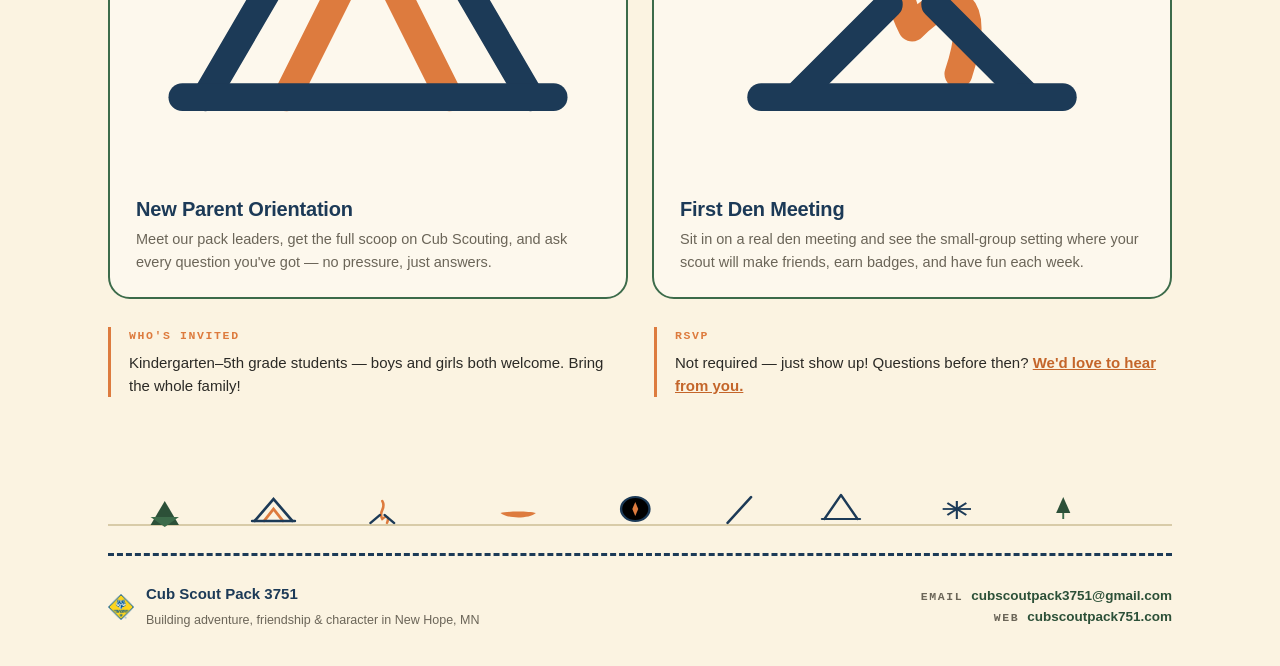
==== commit e5ab8615: "Update index.html" ====
--- a/index.html
+++ b/index.html
@@ -39,7 +39,7 @@
     <div class="wrap">
       <span class="eyebrow">Cub Scout Pack 3751 &middot; New Hope, MN</span>
       <h1>Adventure Starts With<br><span class="accent">a Single Trail.</span></h1>
-      <p class="lede">Building catapults and building character. Pitching tents and making memories. Sledding, swimming, and exploring the outdoors &mdash; that's a normal Tuesday for Pack 3751.</p>
+      <p class="lede">Building catapults and building character. Pitching tents and making memories. Sledding, swimming, and exploring the outdoors &mdash; that's a normal adventure for Pack 3751.</p>
       <div class="hero-cta-row">
         <a class="btn btn-primary" href="https://my.scouting.org/online-registration/b93ce5ed-6b80-42a9-a433-48067e9f3e9d/applicant-type" target="_blank" rel="noopener">Scout me in!</a>
         <a class="btn btn-outline" href="calendar.html">See the calendar</a>
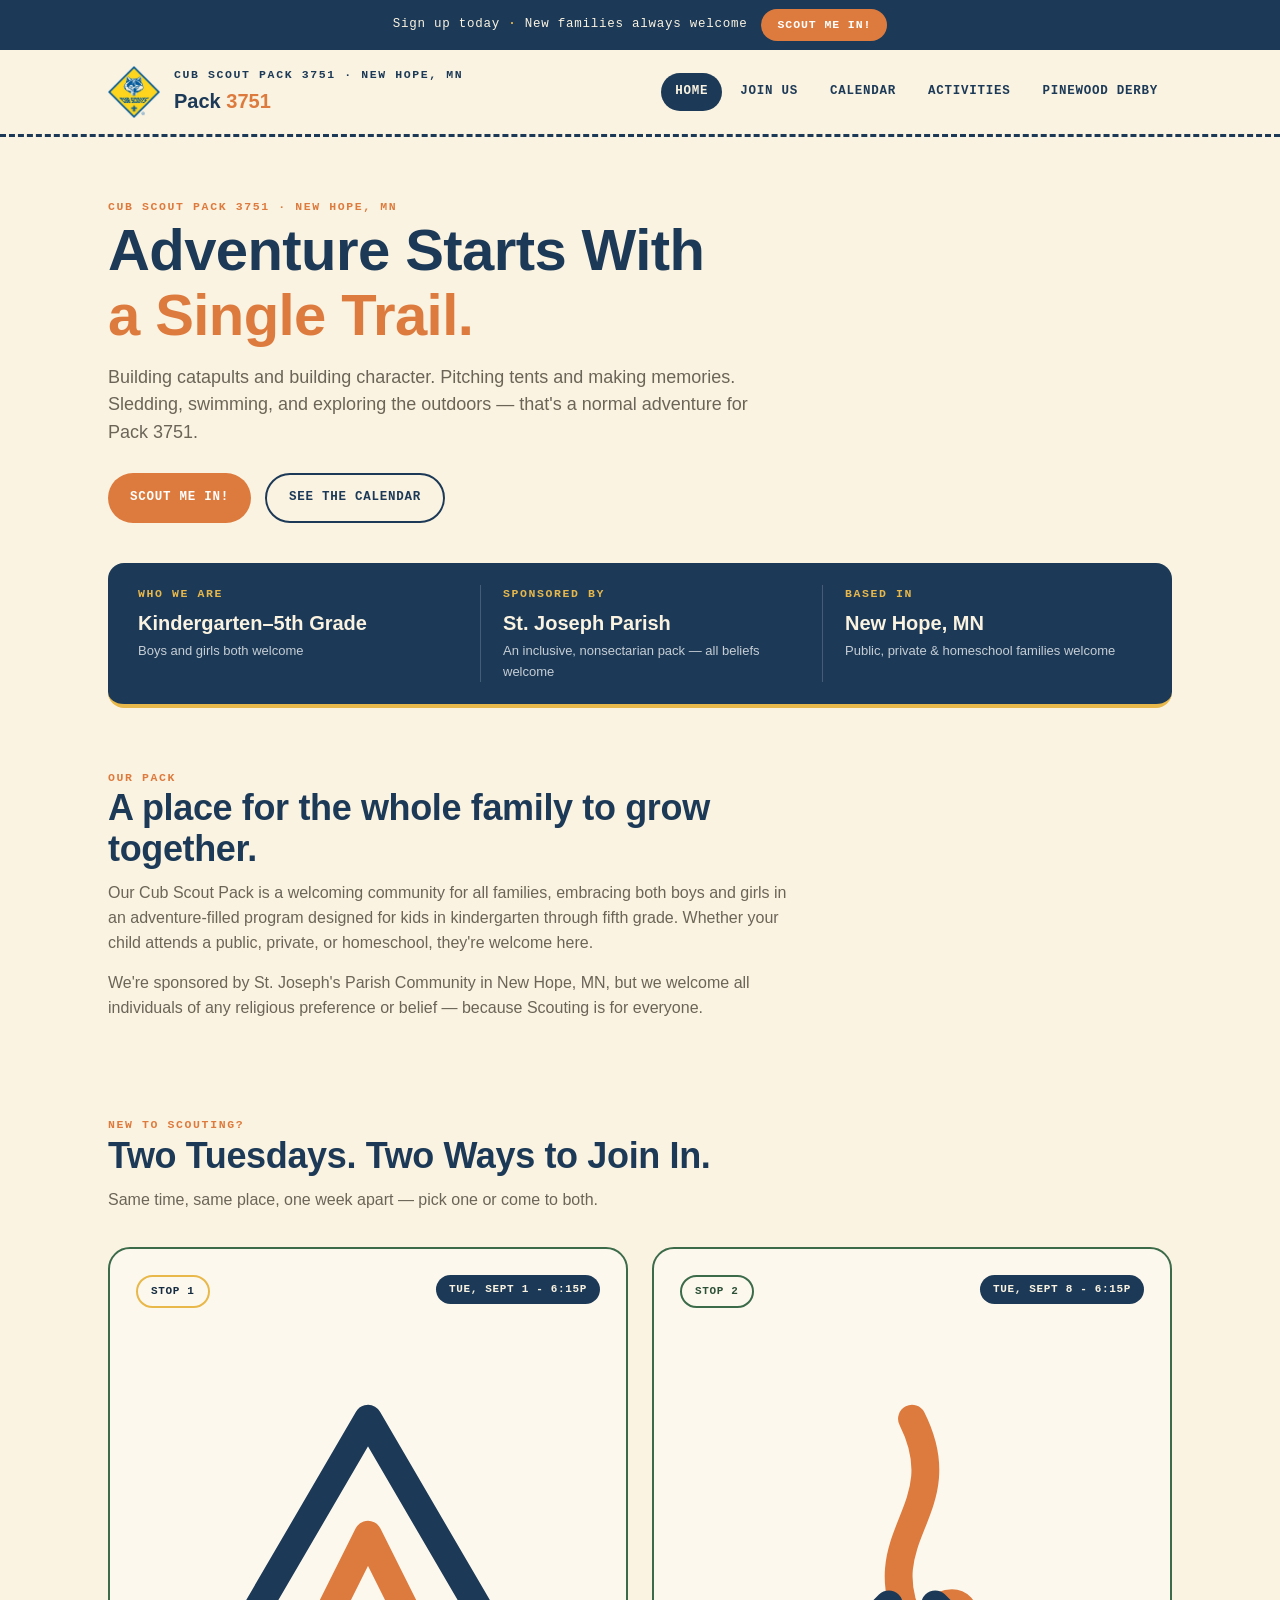
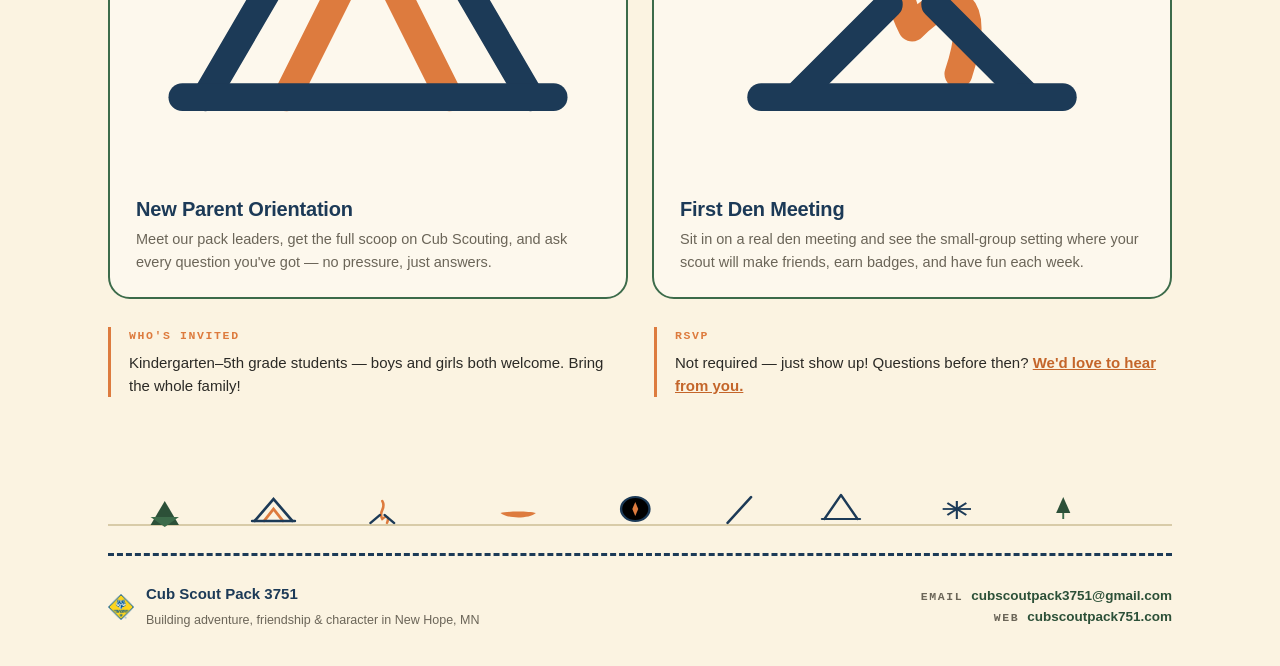
==== commit 791ddc5c: "Update index.html" ====
--- a/index.html
+++ b/index.html
@@ -91,7 +91,7 @@
         <div class="stop-card">
           <div class="badges">
             <span class="pill pill-gold">Stop 1</span>
-            <span class="pill pill-navy">Tue, Sept 1</span>
+            <span class="pill pill-navy">Tue, Sept 1 - 6:15p</span>
           </div>
           <span class="icon"><svg viewBox="0 0 40 40" fill="none" xmlns="http://www.w3.org/2000/svg">
 <path d="M6 32 L20 8 L34 32" stroke="#1C3A57" stroke-width="2.4" stroke-linecap="round" stroke-linejoin="round"/>
@@ -104,7 +104,7 @@
         <div class="stop-card">
           <div class="badges">
             <span class="pill pill-green-line">Stop 2</span>
-            <span class="pill pill-navy">Tue, Sept 8</span>
+            <span class="pill pill-navy">Tue, Sept 8 - 6:15p</span>
           </div>
           <span class="icon"><svg viewBox="0 0 40 40" fill="none" xmlns="http://www.w3.org/2000/svg">
 <path d="M20 8 C24 16 16 18 20 26 C24 22 26 24 24 30" stroke="#DD7B3E" stroke-width="2.4" stroke-linecap="round" stroke-linejoin="round"/>
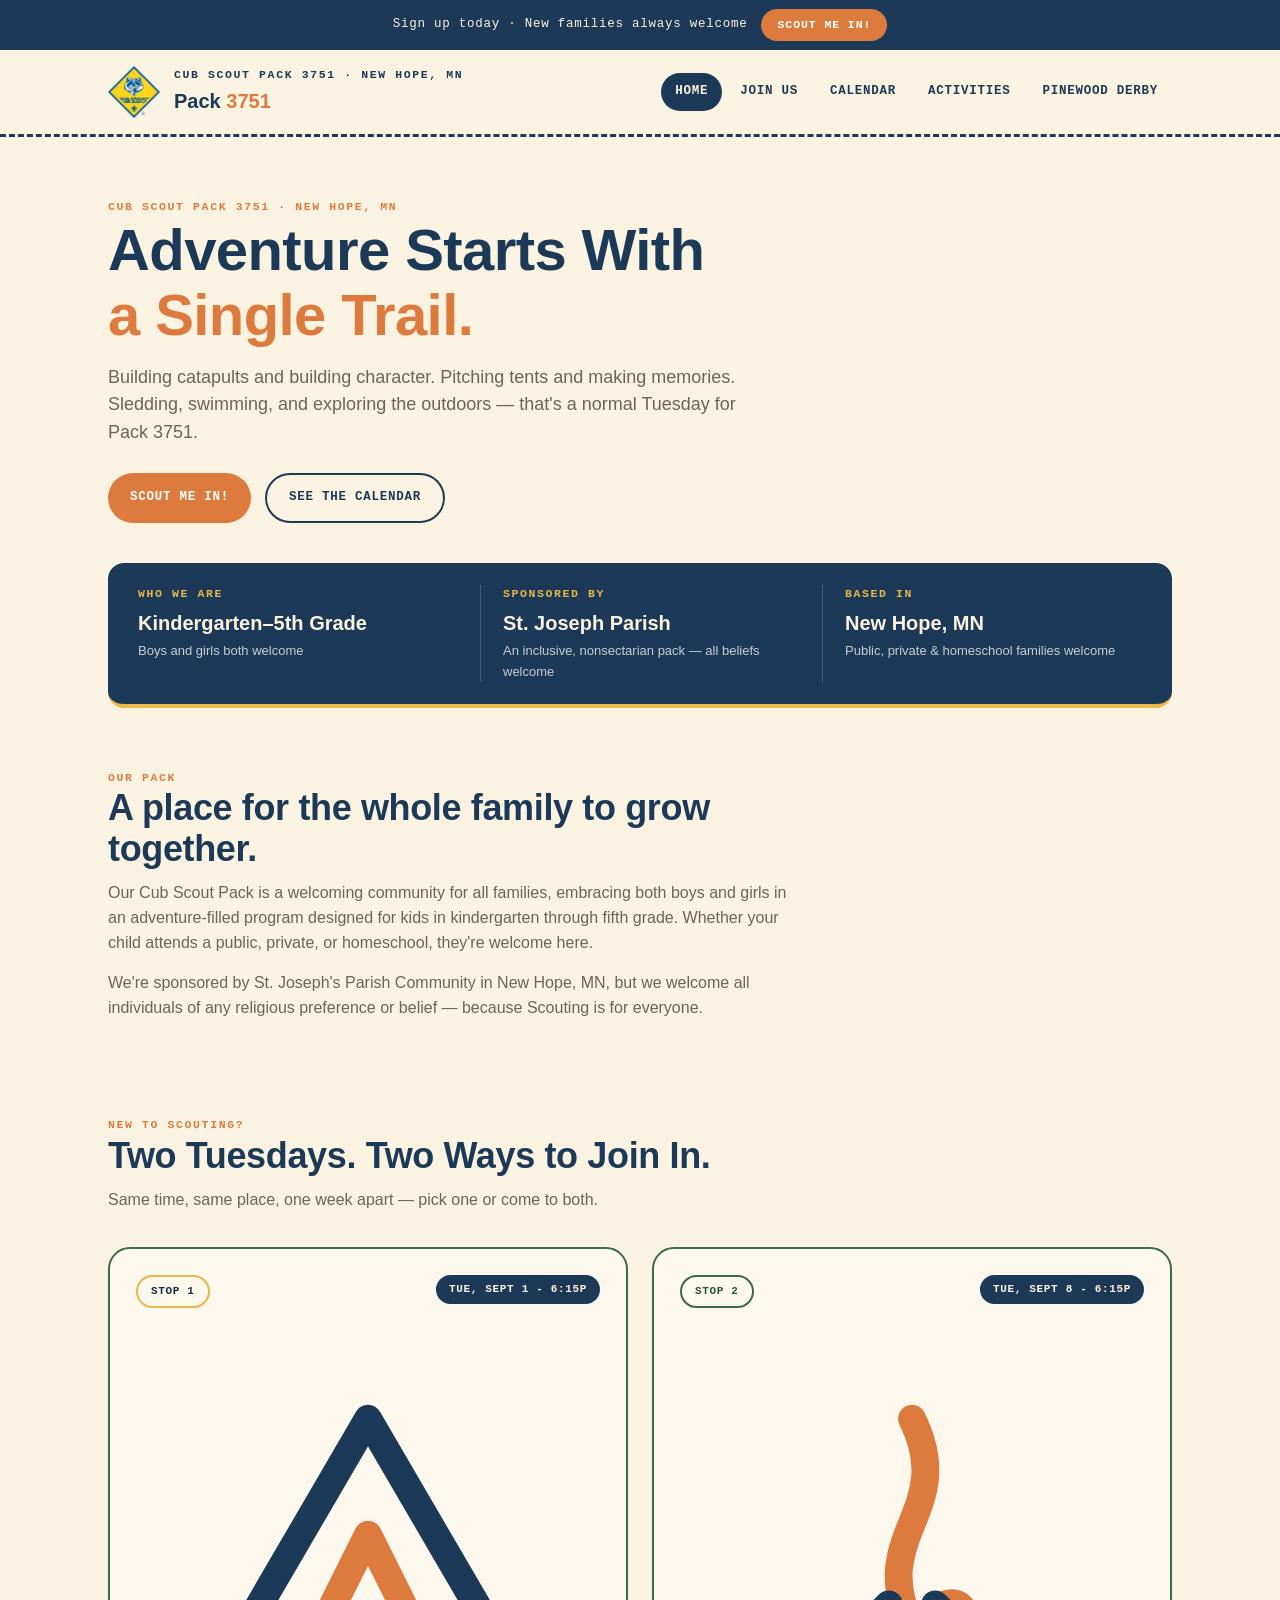
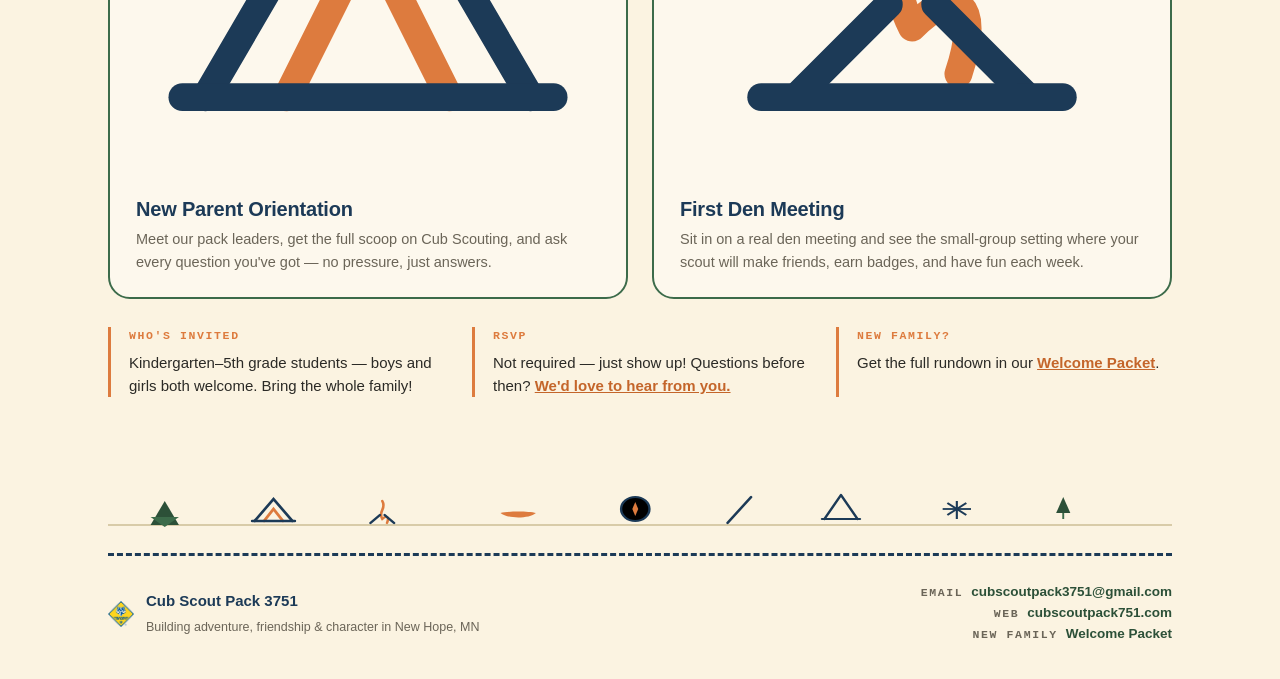
==== commit 5470a68e: "Add files via upload" ====
--- a/index.html
+++ b/index.html
@@ -39,7 +39,7 @@
     <div class="wrap">
       <span class="eyebrow">Cub Scout Pack 3751 &middot; New Hope, MN</span>
       <h1>Adventure Starts With<br><span class="accent">a Single Trail.</span></h1>
-      <p class="lede">Building catapults and building character. Pitching tents and making memories. Sledding, swimming, and exploring the outdoors &mdash; that's a normal adventure for Pack 3751.</p>
+      <p class="lede">Building catapults and building character. Pitching tents and making memories. Sledding, swimming, and exploring the outdoors &mdash; that's a normal Tuesday for Pack 3751.</p>
       <div class="hero-cta-row">
         <a class="btn btn-primary" href="https://my.scouting.org/online-registration/b93ce5ed-6b80-42a9-a433-48067e9f3e9d/applicant-type" target="_blank" rel="noopener">Scout me in!</a>
         <a class="btn btn-outline" href="calendar.html">See the calendar</a>
@@ -125,6 +125,10 @@
           <div class="eyebrow">RSVP</div>
           <p>Not required &mdash; just show up! Questions before then? <a href="mailto:cubscoutpack3751@gmail.com" style="color:var(--orange-deep);font-weight:600;">We'd love to hear from you.</a></p>
         </div>
+        <div class="callout">
+          <div class="eyebrow">New Family?</div>
+          <p>Get the full rundown in our <a href="https://drive.google.com/file/d/1kgHtKAOLDL1ntrGwjUrhdAx1NfkqIMUQ/view?usp=drive_link" target="_blank" rel="noopener" style="color:var(--orange-deep);font-weight:600;">Welcome Packet</a>.</p>
+        </div>
       </div>
     </div>
   </section>
@@ -154,6 +158,7 @@
       <div class="footer-contact">
         <div class="row"><span class="eyebrow muted">Email</span><a href="mailto:cubscoutpack3751@gmail.com">cubscoutpack3751@gmail.com</a></div>
         <div class="row"><span class="eyebrow muted">Web</span><a href="https://cubscoutpack751.com">cubscoutpack751.com</a></div>
+        <div class="row"><span class="eyebrow muted">New Family</span><a href="https://drive.google.com/file/d/1kgHtKAOLDL1ntrGwjUrhdAx1NfkqIMUQ/view?usp=drive_link" target="_blank" rel="noopener">Welcome Packet</a></div>
       </div>
     </div>
   </div>
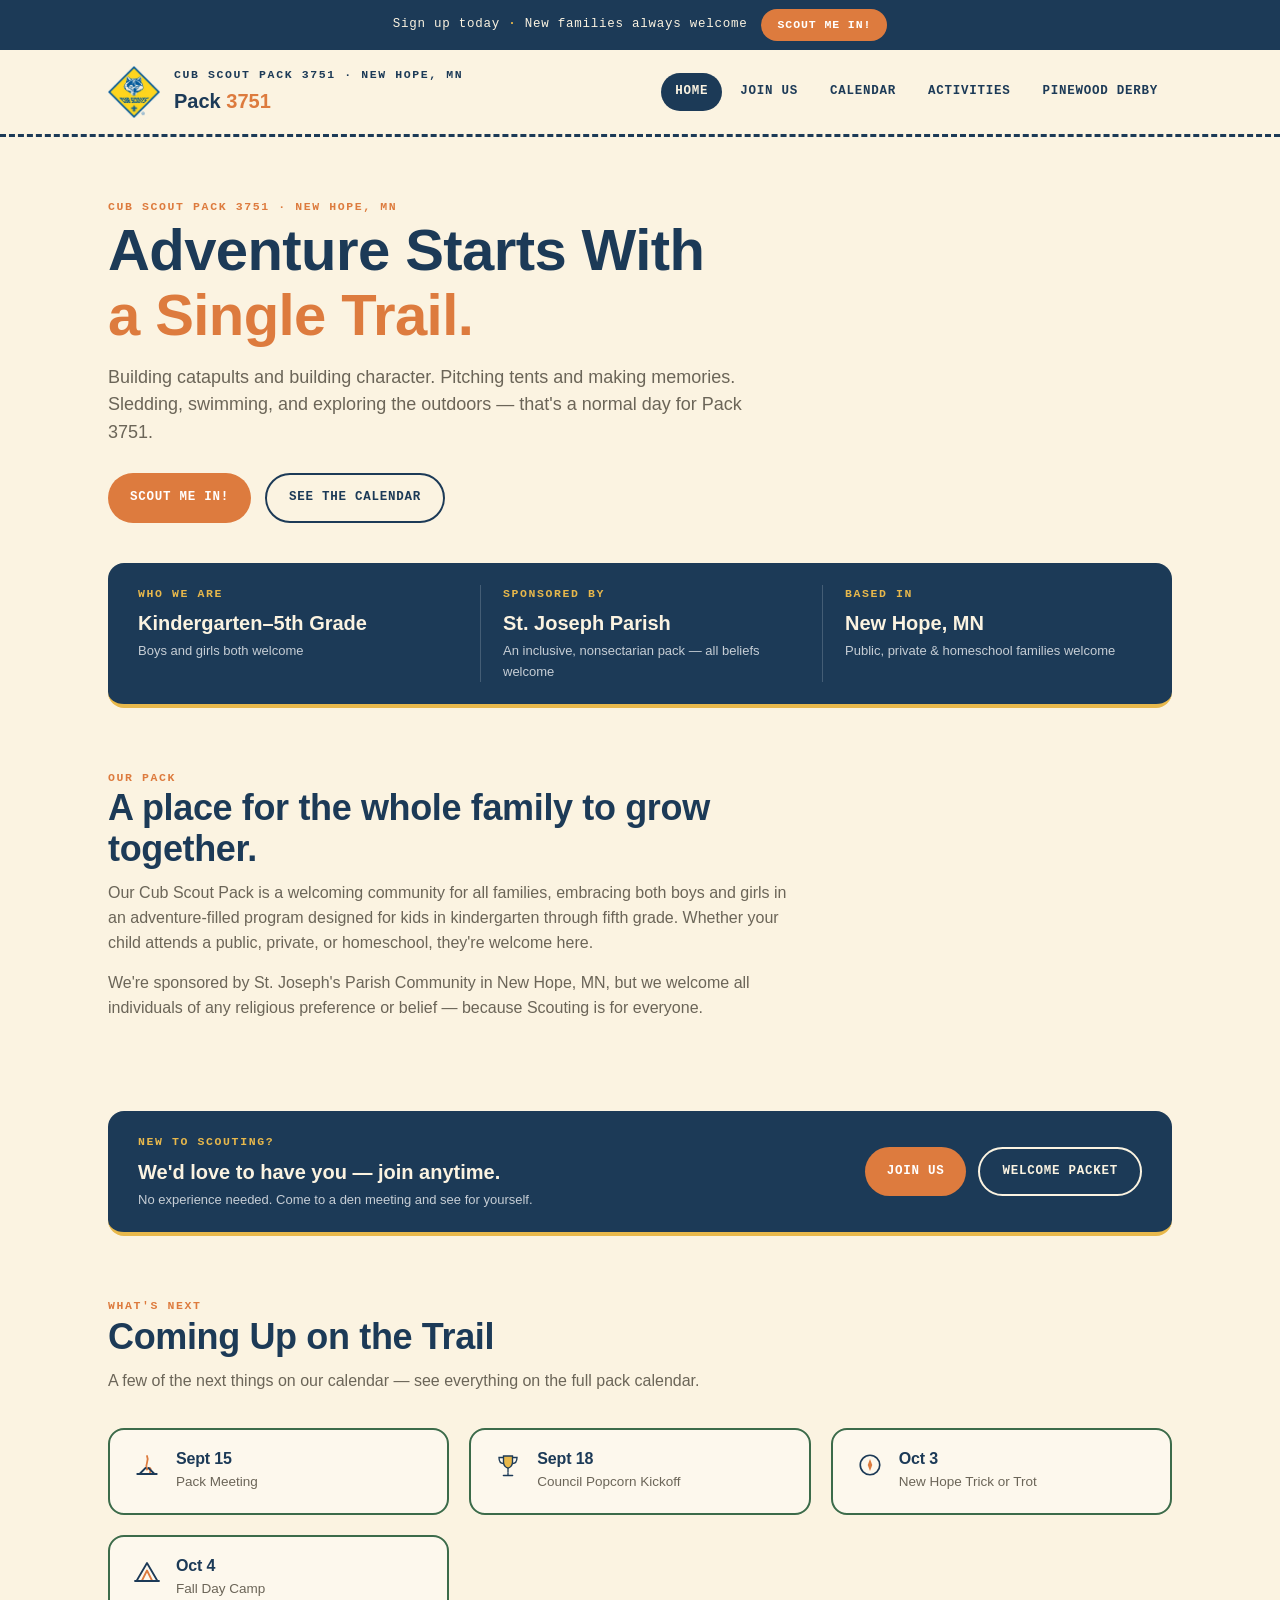
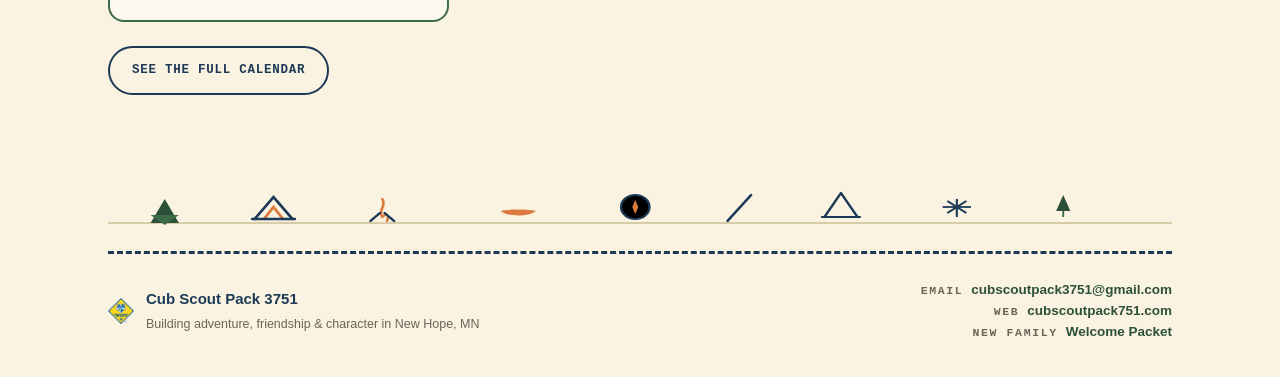
==== commit 7fb7c60b: "Add files via upload" ====
--- a/index.html
+++ b/index.html
@@ -11,7 +11,7 @@
 <div class="topbar">
   <div class="wrap">
     <span>Sign up today <strong>&middot;</strong> New families always welcome</span>
-    <a class="btn-scoutmein" href="https://my.scouting.org/online-registration/b93ce5ed-6b80-42a9-a433-48067e9f3e9d/applicant-type" target="_blank" rel="noopener">Scout me in!</a>
+    <a class="btn-scoutmein" href="https://apply.scouting.org/start?unitId=b93ce5ed-6b80-42a9-a433-48067e9f3e9d" target="_blank" rel="noopener">Scout me in!</a>
   </div>
 </div>
 <header class="site-header">
@@ -39,9 +39,9 @@
     <div class="wrap">
       <span class="eyebrow">Cub Scout Pack 3751 &middot; New Hope, MN</span>
       <h1>Adventure Starts With<br><span class="accent">a Single Trail.</span></h1>
-      <p class="lede">Building catapults and building character. Pitching tents and making memories. Sledding, swimming, and exploring the outdoors &mdash; that's a normal Tuesday for Pack 3751.</p>
+      <p class="lede">Building catapults and building character. Pitching tents and making memories. Sledding, swimming, and exploring the outdoors &mdash; that's a normal day for Pack 3751.</p>
       <div class="hero-cta-row">
-        <a class="btn btn-primary" href="https://my.scouting.org/online-registration/b93ce5ed-6b80-42a9-a433-48067e9f3e9d/applicant-type" target="_blank" rel="noopener">Scout me in!</a>
+        <a class="btn btn-primary" href="https://apply.scouting.org/start?unitId=b93ce5ed-6b80-42a9-a433-48067e9f3e9d" target="_blank" rel="noopener">Scout me in!</a>
         <a class="btn btn-outline" href="calendar.html">See the calendar</a>
       </div>
     </div>
@@ -82,53 +82,66 @@
 
   <section class="section" style="padding-top:0;">
     <div class="wrap">
+      <div class="info-bar" style="grid-template-columns:1fr auto;align-items:center;">
+        <div class="item" style="border-left:none;padding-left:0;">
+          <div class="eyebrow">New to Scouting?</div>
+          <div class="value">We'd love to have you &mdash; join anytime.</div>
+          <div class="subvalue">No experience needed. Come to a den meeting and see for yourself.</div>
+        </div>
+        <div style="display:flex;gap:12px;flex-wrap:wrap;">
+          <a class="btn btn-primary" href="join.html">Join Us</a>
+          <a class="btn btn-outline" style="border-color:var(--cream);color:var(--cream);" href="https://drive.google.com/file/d/1kgHtKAOLDL1ntrGwjUrhdAx1NfkqIMUQ/view?usp=drive_link" target="_blank" rel="noopener">Welcome Packet</a>
+        </div>
+      </div>
+    </div>
+  </section>
+
+  <section class="section" style="padding-top:0;">
+    <div class="wrap">
       <div class="section-head">
-        <span class="eyebrow">New to Scouting?</span>
-        <h2>Two Tuesdays. Two Ways to Join In.</h2>
-        <p>Same time, same place, one week apart &mdash; pick one or come to both.</p>
+        <span class="eyebrow">What's Next</span>
+        <h2>Coming Up on the Trail</h2>
+        <p>A few of the next things on our calendar &mdash; see everything on the full pack calendar.</p>
       </div>
-      <div class="card-grid">
-        <div class="stop-card">
-          <div class="badges">
-            <span class="pill pill-gold">Stop 1</span>
-            <span class="pill pill-navy">Tue, Sept 1 - 6:15p</span>
-          </div>
-          <span class="icon"><svg viewBox="0 0 40 40" fill="none" xmlns="http://www.w3.org/2000/svg">
-<path d="M6 32 L20 8 L34 32" stroke="#1C3A57" stroke-width="2.4" stroke-linecap="round" stroke-linejoin="round"/>
-<path d="M13 32 L20 18 L27 32" stroke="#DD7B3E" stroke-width="2.4" stroke-linecap="round" stroke-linejoin="round"/>
-<line x1="4" y1="32" x2="36" y2="32" stroke="#1C3A57" stroke-width="2.4" stroke-linecap="round"/>
-</svg></span>
-          <h3>New Parent Orientation</h3>
-          <p>Meet our pack leaders, get the full scoop on Cub Scouting, and ask every question you've got &mdash; no pressure, just answers.</p>
-        </div>
-        <div class="stop-card">
-          <div class="badges">
-            <span class="pill pill-green-line">Stop 2</span>
-            <span class="pill pill-navy">Tue, Sept 8 - 6:15p</span>
-          </div>
+      <div class="summer-strip">
+        <div class="summer-card">
           <span class="icon"><svg viewBox="0 0 40 40" fill="none" xmlns="http://www.w3.org/2000/svg">
 <path d="M20 8 C24 16 16 18 20 26 C24 22 26 24 24 30" stroke="#DD7B3E" stroke-width="2.4" stroke-linecap="round" stroke-linejoin="round"/>
 <path d="M10 32 L18 24" stroke="#1C3A57" stroke-width="2.4" stroke-linecap="round"/>
 <path d="M30 32 L22 24" stroke="#1C3A57" stroke-width="2.4" stroke-linecap="round"/>
 <line x1="7" y1="32" x2="33" y2="32" stroke="#1C3A57" stroke-width="2.4" stroke-linecap="round"/>
 </svg></span>
-          <h3>First Den Meeting</h3>
-          <p>Sit in on a real den meeting and see the small-group setting where your scout will make friends, earn badges, and have fun each week.</p>
+          <div><h4>Sept 15</h4><p>Pack Meeting</p></div>
+        </div>
+        <div class="summer-card">
+          <span class="icon"><svg viewBox="0 0 40 40" fill="none" xmlns="http://www.w3.org/2000/svg">
+<path d="M14 8 H26 V16 C26 21 22.5 24 20 24 C17.5 24 14 21 14 16 Z" fill="#E8B84B" stroke="#1C3A57" stroke-width="1.8"/>
+<path d="M14 10 H8 C8 16 11 18 14 18" stroke="#1C3A57" stroke-width="1.8" fill="none"/>
+<path d="M26 10 H32 C32 16 29 18 26 18" stroke="#1C3A57" stroke-width="1.8" fill="none"/>
+<line x1="20" y1="24" x2="20" y2="30" stroke="#1C3A57" stroke-width="1.8"/>
+<line x1="14" y1="34" x2="26" y2="34" stroke="#1C3A57" stroke-width="2.2" stroke-linecap="round"/>
+<line x1="20" y1="30" x2="20" y2="34" stroke="#1C3A57" stroke-width="1.8"/>
+</svg></span>
+          <div><h4>Sept 18</h4><p>Council Popcorn Kickoff</p></div>
+        </div>
+        <div class="summer-card">
+          <span class="icon"><svg viewBox="0 0 40 40" fill="none" xmlns="http://www.w3.org/2000/svg">
+<circle cx="20" cy="20" r="13" stroke="#1C3A57" stroke-width="2.2"/>
+<path d="M20 12 L23 20 L20 28 L17 20 Z" fill="#DD7B3E"/>
+</svg></span>
+          <div><h4>Oct 3</h4><p>New Hope Trick or Trot</p></div>
+        </div>
+        <div class="summer-card">
+          <span class="icon"><svg viewBox="0 0 40 40" fill="none" xmlns="http://www.w3.org/2000/svg">
+<path d="M6 32 L20 8 L34 32" stroke="#1C3A57" stroke-width="2.4" stroke-linecap="round" stroke-linejoin="round"/>
+<path d="M13 32 L20 18 L27 32" stroke="#DD7B3E" stroke-width="2.4" stroke-linecap="round" stroke-linejoin="round"/>
+<line x1="4" y1="32" x2="36" y2="32" stroke="#1C3A57" stroke-width="2.4" stroke-linecap="round"/>
+</svg></span>
+          <div><h4>Oct 4</h4><p>Fall Day Camp</p></div>
         </div>
       </div>
-      <div class="callout-row">
-        <div class="callout">
-          <div class="eyebrow">Who's Invited</div>
-          <p>Kindergarten&ndash;5th grade students &mdash; boys and girls both welcome. Bring the whole family!</p>
-        </div>
-        <div class="callout">
-          <div class="eyebrow">RSVP</div>
-          <p>Not required &mdash; just show up! Questions before then? <a href="mailto:cubscoutpack3751@gmail.com" style="color:var(--orange-deep);font-weight:600;">We'd love to hear from you.</a></p>
-        </div>
-        <div class="callout">
-          <div class="eyebrow">New Family?</div>
-          <p>Get the full rundown in our <a href="https://drive.google.com/file/d/1kgHtKAOLDL1ntrGwjUrhdAx1NfkqIMUQ/view?usp=drive_link" target="_blank" rel="noopener" style="color:var(--orange-deep);font-weight:600;">Welcome Packet</a>.</p>
-        </div>
+      <div style="margin-top:24px;">
+        <a class="btn btn-outline" href="calendar.html">See the full calendar</a>
       </div>
     </div>
   </section>
